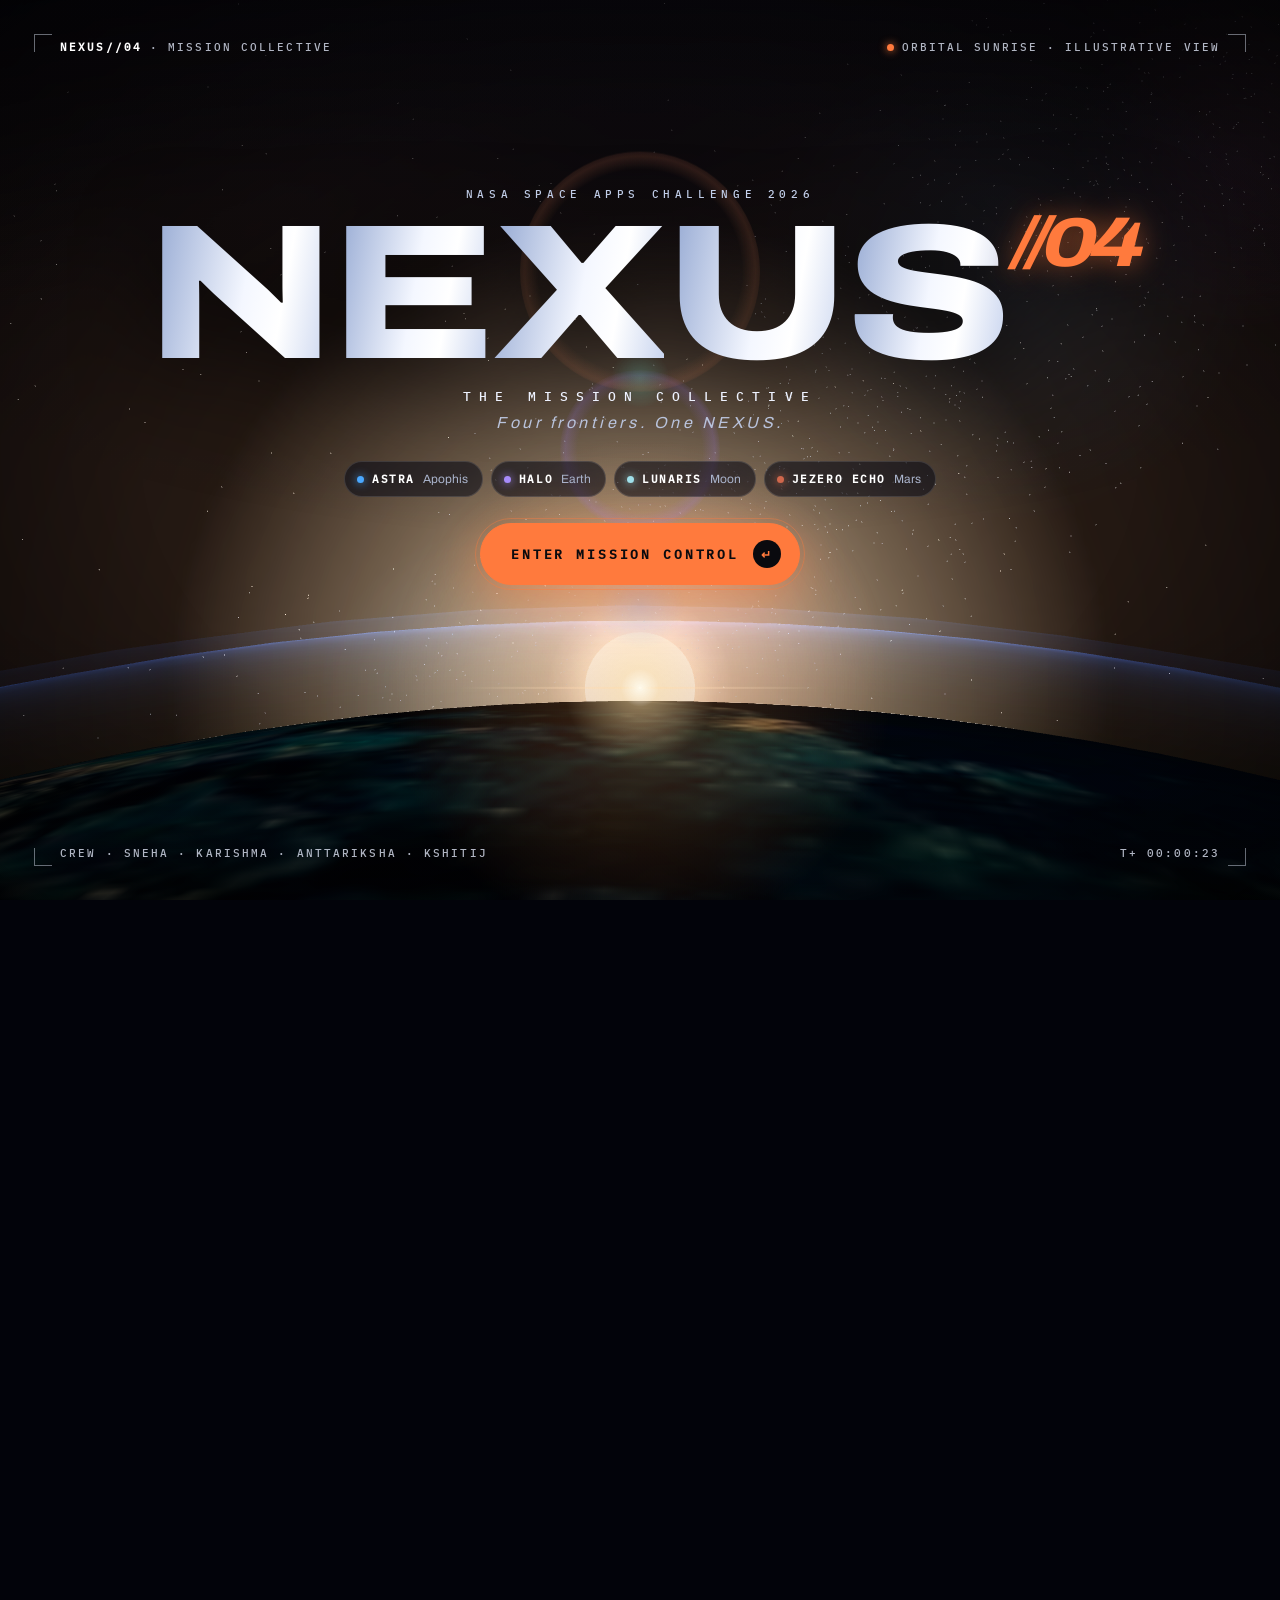
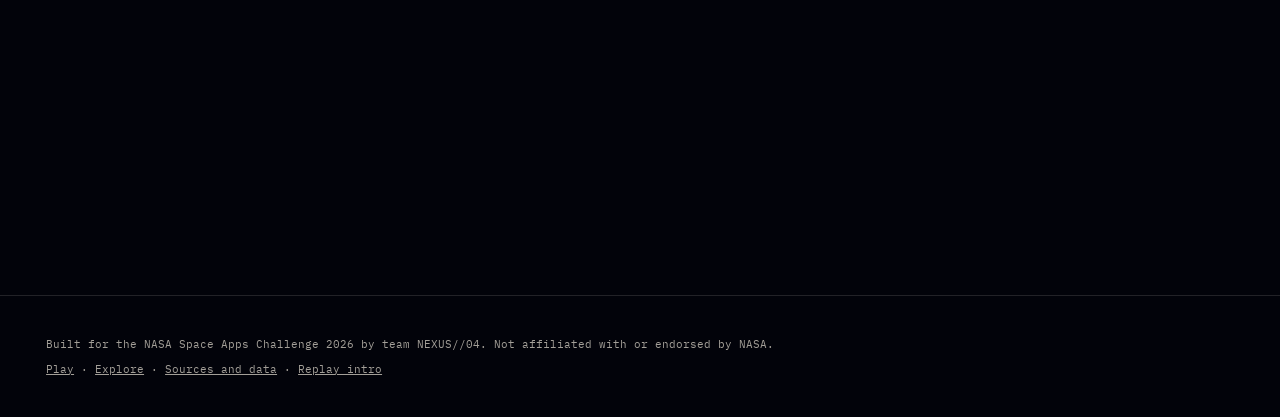
==== index.html @ 546b8b0c "Refine Nova’s accretion flyby and spiral galaxy from new clips" ====
<!DOCTYPE html>
<html lang="en">
<head>
<meta charset="utf-8">
<meta name="viewport" content="width=device-width, initial-scale=1">
<title>NEXUS//04 | The Mission Collective</title>
<link rel="icon" href="favicon.svg" type="image/svg+xml">
<meta name="theme-color" content="#02030a">
<meta property="og:type" content="website">
<meta property="og:title" content="NEXUS//04 | The Mission Collective">
<meta property="og:description" content="Four destinations. Four unanswered questions. Your mission is to bring back evidence.">
<meta property="og:image" content="https://kshitij7737.github.io/astra-nexus/og.jpg">
<meta name="twitter:card" content="summary_large_image">
<meta name="description" content="Four worlds, one team. Build a spacecraft, launch it, run the mission and bring the science home. A NASA Space Apps Challenge 2026 project built on NASA sources.">
<link rel="stylesheet" href="css/status.css">
<link rel="preload" href="fonts/archivo.woff2" as="font" type="font/woff2" crossorigin>
<link rel="stylesheet" href="css/nexus.css">
<link rel="stylesheet" href="css/landing.css?v=6">
<link rel="stylesheet" href="css/navigation.css?v=2">
</head>
<body class="lx">
<noscript><style>.lx-hero{background:url(textures/cosmic/earth-globe.webp) 93% 40% / min(57vw,700px) auto no-repeat}.lx-static-note{display:block}</style></noscript>
<noscript><p style="padding:24px;font:16px sans-serif;color:#fff;background:#111">NEXUS//04 needs JavaScript switched on to run.</p></noscript>
<div id="lx-sky" aria-hidden="true"></div>

<div class="lx-intro" id="lx-intro" role="dialog" aria-label="Welcome">
  <div class="lx-flare" id="lx-flare" aria-hidden="true"><i class="lx-flare__sun" data-k="0"></i><i data-k="0.35"></i><i data-k="0.62"></i><i data-k="1"></i><i data-k="1.3"></i><i data-k="1.75"></i></div>
  <div class="lx-hud" aria-hidden="true">
    <span class="lx-hud__c lx-hud__c--tl"></span><span class="lx-hud__c lx-hud__c--tr"></span><span class="lx-hud__c lx-hud__c--bl"></span><span class="lx-hud__c lx-hud__c--br"></span>
    <p class="lx-hud__tl"><b>NEXUS//04</b> · Mission collective</p>
    <p class="lx-hud__tr"><i class="lx-live"></i> Orbital sunrise · illustrative view</p>
    <p class="lx-hud__bl">Crew · Sneha · Karishma · Anttariksha · Kshitij</p>
    <p class="lx-hud__br" id="lx-clock">T+ 00:00:00</p>
  </div>
  <div class="lx-intro__in">
    <p class="lx-intro__k">NASA Space Apps Challenge 2026</p>
    <h1 class="lx-logo" aria-label="NEXUS//04"><span>N</span><span>E</span><span>X</span><span>U</span><span>S</span><em>//04</em></h1>
    <p class="lx-intro__t">The Mission Collective</p>
    <p class="lx-intro__s">Four frontiers. One NEXUS.</p>
    <ul class="lx-intro__m" aria-label="The four missions">
      <li style="--c:#4aa8ff"><b>ASTRA</b><span>Apophis</span></li>
      <li style="--c:#a78bfa"><b>HALO</b><span>Earth</span></li>
      <li style="--c:#9fe0ea"><b>LUNARIS</b><span>Moon</span></li>
      <li style="--c:#d0674c"><b>JEZERO ECHO</b><span>Mars</span></li>
    </ul>
    <button class="lx-enter" id="lx-enter"><span>Enter mission control</span><kbd>↵</kbd></button>
  </div>
</div>

<header class="nx-top lx-top">
  <a class="nx-brand" href="#top"><svg viewBox="0 0 32 32" width="26" height="26" aria-hidden="true"><circle cx="16" cy="16" r="5" fill="currentColor"/><ellipse cx="16" cy="16" rx="14" ry="5" fill="none" stroke="currentColor" stroke-width="1.5" transform="rotate(-24 16 16)"/><ellipse cx="16" cy="16" rx="14" ry="5" fill="none" stroke="currentColor" stroke-width="1" opacity=".5" transform="rotate(30 16 16)"/></svg><span><b>NEXUS//04</b><small>The mission collective</small></span></a>
  <nav class="lx-nav" aria-label="Main">
    <a href="#ch-astra">The route</a><a href="#dash">Missions</a><a href="#how">How it works</a><a href="#archive">Archive</a><a href="#judges">For judges</a><a href="cosmic.html?v=14#chapters">Cosmic Explorer</a><a href="sources.html">Sources</a>
  </nav>
  <a class="nx-pill lx-play" href="play.html">Play</a>
</header>

<main id="top">
  <section class="lx-hero" data-focus="sun">
    <div class="lx-hero__copy">
      <h2>Four destinations.<br>Four unanswered questions.</h2>
      <p class="lx-lede">Your mission is to bring back evidence.</p>
      <div class="lx-row"><a class="lx-btn lx-btn--go" href="#dash">Enter mission control</a><a class="lx-btn" href="#ch-astra">Follow the route</a><a class="lx-btn" href="cosmic.html?v=14#chapters">Explore the universe</a></div>
    </div>
    <ul class="lx-bodies" aria-label="Choose a world"></ul>
    <p class="lx-scale lx-sky-note">Solar System illustration. Planet sizes and distances are adjusted for readability. Select a mission world to preview it.</p>
    <p class="lx-scale lx-static-note">Earth illustration using NASA Blue Marble and Black Marble maps.</p>
    <div class="lx-scrollcue">Scroll</div>
  </section>

  <div id="missions"></div>

  <section class="lx-how" id="how" data-focus="sun">
    <p class="lx-k">How it works</p>
    <h2>Five steps. One mission at a time.</h2>
    <ol class="lx-steps">
      <li><b>01 Brief</b><p>Mission control (VEGA) explains the target and what counts as success.</p></li>
      <li><b>02 Build</b><p>Pick arrays, battery, radio, recorder, instruments, propellant and rocket. Live checks show what will break.</p></li>
      <li><b>03 Launch</b><p>Poll every station: go or no-go. Overload the rocket and it can fail. Too little propellant and you fly straight past your target.</p></li>
      <li><b>04 Operate</b><p>Survive eclipses, juggle a full recorder and beat the clock on master alarms. Every blackout damages the spacecraft. Too much damage and you lose it.</p></li>
      <li><b>05 Debrief</b><p>Success or failure, a grade, a mission patch, real NASA comparisons, achievements and discoveries for your archive.</p></li>
    </ol>
    <div class="lx-math">
      <p class="lx-k">The physics underneath</p>
      <ul>
        <li><code>T = 2π √(a³/μ)</code> orbital period</li>
        <li><code>asin(R/a)/π</code> eclipse fraction for a circular orbit crossing the center of the shadow</li>
        <li><code>P = rating × 0.8 ÷ d²</code> solar-array power model with distance in AU</li>
        <li><code>Δv = Isp g₀ ln(m_wet/m_dry)</code> ideal change in velocity from a burn</li>
        <li><code>D = rate × 0.8 × contact time</code> downlinked data with 80% efficiency</li>
      </ul>
    </div>
  </section>

  <section class="lx-cosmic" aria-labelledby="lx-cosmic-title">
    <img src="textures/cosmic/carina.webp" width="1500" height="869" loading="lazy" decoding="async" alt="">
    <div class="lx-cosmic__copy">
      <h2 id="lx-cosmic-title">Cosmic Explorer</h2>
      <p>See where stars form, bend light around a galaxy, and travel from Earth to the edge of the observable universe.</p>
      <a class="lx-btn lx-btn--go" href="cosmic.html?v=14#chapters">Explore the universe <span aria-hidden="true">↗</span></a>
    </div>
    <a class="lx-cosmic__credit" href="https://science.nasa.gov/asset/webb/cosmic-cliffs-in-the-carina-nebula-nircam-image/" target="_blank" rel="noopener">Cosmic Cliffs · NASA, ESA, CSA, STScI</a>
  </section>

  <section class="lx-archive" id="archive" data-focus="sun">
    <p class="lx-k">Discovery archive</p>
    <h2>What you have brought home.</h2>
    <p class="lx-lede">Finish objectives to unlock real findings from NASA missions. Progress is saved in this browser only.</p>
    <ul class="lx-stats" id="lx-stats"></ul>
    <div class="lx-achs" id="lx-ach"></div>
    <div class="lx-arch" id="lx-arch"></div>
    <div class="lx-arch" hidden><div class="lx-arch__m"><h3>Cosmic Explorer discoveries</h3><ul id="lx-cosmic-archive"></ul></div></div>
  </section>

  <section class="lx-judges" id="judges" data-focus="sun">
    <p class="lx-k">For judges</p>
    <h2>What NEXUS//04 is.</h2>
    <div class="lx-jgrid">
      <article><h3>The problem</h3><p>Space missions are trade-offs: power against mass, data against bandwidth, ambition against propellant. Most people never see those trade-offs. They only see the pictures that come back.</p></article>
      <article><h3>Our solution</h3><p>A browser game where you make those trade-offs yourself on four real targets: asteroid Apophis, the Moon's south pole, Earth's atmosphere and Jezero crater on Mars. The simulation uses standard orbital, power and link formulas, and shows the maths.</p></article>
      <article><h3>NASA data and sources</h3><p>Mission facts, instruments and reference values come from NASA, JPL, USGS, NOAA and instrument-team pages. Earth's coastlines come from Natural Earth. Every source is listed on the <a href="sources.html">sources page</a>.</p></article>
      <article><h3>What is real, what is game</h3><p>Values are labelled. <b>NASA fact</b> means published. <b>Team</b> means our research documents. <b>Conceptual</b> means chosen for gameplay. Earth, Moon and Mars use real global maps; Apophis is illustrative because no close-up map exists yet. ASTRA's early arrival at Apophis is a "what if". Launch odds and spacecraft faults are game mechanics, modelled on the kinds of failure real missions face.</p></article>
    </div>
    <h3 class="lx-teamh" id="team">Team NEXUS//04</h3>
    <ul class="lx-team">
      <li>
        <b>Sneha</b><span>ASTRA (Apophis) research · opening experience and navigation</span>
        <p class="lx-team-web"><strong>Website planning</strong> Apophis digital twin and flyby views</p>
      </li>
      <li>
        <b>Karishma</b><span>LUNARIS (Moon) research · integration and quality assurance</span>
        <p class="lx-team-web"><strong>Website planning</strong> Lunar terrain explorer and instrument cards</p>
      </li>
      <li>
        <b>Kshitij</b><span>HALO (Earth atmosphere) research · mission worlds and spacecraft</span>
        <p class="lx-team-web"><strong>Lead website development</strong> Mission gameplay, 3D spacecraft, Cosmic Explorer and deployment</p>
      </li>
      <li>
        <b>Anttariksha</b><span>JEZERO ECHO (Mars) research · mission control and challenges</span>
        <p class="lx-team-web"><strong>Website planning</strong> Jezero explorer and orbit dashboard</p>
      </li>
    </ul>
  </section>
</main>
<footer class="lx-foot">
  <p>Built for the NASA Space Apps Challenge 2026 by team NEXUS//04. Not affiliated with or endorsed by NASA.</p>
  <p><a href="play.html">Play</a> · <a href="explore.html">Explore</a> · <a href="sources.html">Sources and data</a> · <button class="lx-linkbtn" id="lx-replay">Replay intro</button></p>
</footer>
<script type="module" src="js/landing.js?v=6"></script>
</body>
</html>
---- css/status.css ----
/* Mission status panel (js/status.js) and shared polish: page transitions, pressed states */
@view-transition { navigation: auto; }
::view-transition-old(root), ::view-transition-new(root) { animation-duration: .35s; }
.nx-status { --st-acc: #62c9be; position: fixed; left: 16px; bottom: 16px; z-index: 40; font: 13px/1.4 'NX Display', 'ASTRA Display', 'Helvetica Neue', Arial, sans-serif; color: #f2efe9; }
.nx-status__pill { display: flex; align-items: center; gap: 9px; padding: 9px 14px; border-radius: 999px; border: 1px solid rgba(98,201,190,.35); background: rgba(6,10,18,.78); backdrop-filter: blur(10px); color: inherit; cursor: pointer;
  font: 500 10.5px 'NX Mono', 'ASTRA Mono', ui-monospace, monospace; letter-spacing: .14em; text-transform: uppercase; transition: border-color .25s, transform .25s, background .25s; }
.nx-status__pill:hover, .nx-status__pill:focus-visible { border-color: var(--st-acc); transform: translateY(-1px); outline: none; }
.nx-status__pill:active { transform: translateY(1px) scale(.98); }
.nx-status__sys { color: var(--st-acc); } .nx-status__sum { color: #c9d3e6; }
.nx-dot { width: 7px; height: 7px; border-radius: 50%; background: var(--st-acc); box-shadow: 0 0 0 0 rgba(98,201,190,.6); animation: nx-pulse 2.2s infinite; }
@keyframes nx-pulse { 0% { box-shadow: 0 0 0 0 rgba(98,201,190,.55); } 70% { box-shadow: 0 0 0 8px rgba(98,201,190,0); } 100% { box-shadow: 0 0 0 0 rgba(98,201,190,0); } }
.nx-status__panel { position: absolute; left: 0; bottom: calc(100% + 10px); width: min(360px, calc(100vw - 32px)); max-height: min(70vh, 560px); overflow: auto; padding: 14px; border-radius: 16px;
  background: rgba(8,12,22,.92); border: 1px solid rgba(255,255,255,.12); backdrop-filter: blur(14px); box-shadow: 0 24px 60px rgba(0,0,0,.55); animation: nx-in .25s ease both; }
@keyframes nx-in { from { opacity: 0; transform: translateY(8px); } }
.nx-status__tabs { display: flex; gap: 4px; margin-bottom: 12px; padding: 3px; border-radius: 999px; background: rgba(255,255,255,.05); }
.nx-status__tabs button { flex: 1; padding: 7px 8px; border: 0; border-radius: 999px; background: none; color: #aab4c8; cursor: pointer; font: 500 10.5px 'NX Mono', 'ASTRA Mono', monospace; letter-spacing: .1em; text-transform: uppercase; }
.nx-status__tabs button[aria-selected="true"] { background: rgba(98,201,190,.16); color: #fff; }
.nx-kv { margin: 0 0 12px; display: grid; gap: 8px; } .nx-kv div { display: grid; grid-template-columns: 110px 1fr; gap: 8px; align-items: center; }
.nx-kv dt { font: 10.5px 'NX Mono', 'ASTRA Mono', monospace; letter-spacing: .1em; text-transform: uppercase; color: #8f9ab0; } .nx-kv dd { margin: 0; }
.nx-bar { display: inline-block; width: 90px; height: 5px; border-radius: 3px; background: rgba(255,255,255,.1); overflow: hidden; vertical-align: middle; }
.nx-bar i { display: block; height: 100%; background: linear-gradient(90deg, #62c9be, #9fe0ea); border-radius: inherit; transition: width .6s; }
.nx-stages { list-style: none; margin: 0 0 12px; padding: 0; display: flex; gap: 4px; }
.nx-stages li { flex: 1; text-align: center; padding: 6px 2px; border-radius: 8px; font: 9.5px 'NX Mono', 'ASTRA Mono', monospace; letter-spacing: .06em; text-transform: uppercase; color: #6f7a8e; background: rgba(255,255,255,.04); border: 1px solid transparent; }
.nx-stages li.done { color: #0a1a18; background: #62c9be; } .nx-stages li.done::before { content: '✓ '; }
.nx-stages li.now { color: #fff; border-color: #62c9be; }
.nx-missions { list-style: none; margin: 0 0 10px; padding: 0; display: grid; gap: 6px; }
.nx-missions li { display: grid; grid-template-columns: 1fr 90px 52px; align-items: center; gap: 8px; font-size: 12px; } .nx-missions b { color: var(--c); font-weight: 600; letter-spacing: .04em; }
.nx-missions .nx-bar i { background: var(--c); } .nx-missions small { color: #8f9ab0; font-size: 11px; text-align: right; }
.nx-last { margin: 0 0 10px; font-size: 12.5px; color: #c9d3e6; }
.nx-go { display: block; text-align: center; padding: 10px; border-radius: 999px; background: #62c9be; color: #061210; text-decoration: none; font: 600 11px 'NX Mono', 'ASTRA Mono', monospace; letter-spacing: .14em; text-transform: uppercase; transition: transform .2s, filter .2s; }
.nx-go:hover { filter: brightness(1.1); transform: translateY(-1px); } .nx-go:active { transform: translateY(1px); }
.nx-log { list-style: none; margin: 0; padding: 0; display: grid; gap: 7px; font-size: 12.5px; }
.nx-log time { font: 10.5px 'NX Mono', 'ASTRA Mono', monospace; color: #8f9ab0; margin-right: 6px; } .nx-log span { font-weight: 600; margin-right: 4px; }
.nx-empty, .nx-vega { color: #aab4c8; font-size: 12.5px; margin: 0 0 8px; }
.nx-faq { border-top: 1px solid rgba(255,255,255,.08); padding: 8px 0; } .nx-faq summary { cursor: pointer; font-weight: 600; font-size: 13px; }
.nx-faq p { margin: 6px 0 0; color: #c9d3e6; font-size: 12.5px; }
.nx-status__foot { display: flex; align-items: center; gap: 10px; margin-top: 12px; padding-top: 10px; border-top: 1px solid rgba(255,255,255,.08); font-size: 12px; }
.nx-status__foot input[type=range] { flex: 1; accent-color: #62c9be; }
.nx-sound { display: flex; gap: 6px; align-items: center; cursor: pointer; } .nx-sound input { accent-color: #62c9be; }
.nx-status__note { margin: 8px 0 0; font-size: 10.5px; color: #7d889c; }
.lx-locked .nx-status { opacity: 0; pointer-events: none; }
@media (max-width: 640px) { .nx-status { left: 10px; bottom: 10px; } .nx-status__sum { display: none; } }
@media (prefers-reduced-motion: reduce) { .nx-dot, .nx-status__panel { animation: none; } }
---- css/nexus.css ----
/* NEXUS//04 shared tokens and chrome */
@font-face { font-family: 'NX Display'; src: url('../fonts/archivo.woff2') format('woff2'); font-weight: 100 900; font-stretch: 62% 125%; font-display: swap; }
@font-face { font-family: 'NX Mono'; src: url('../fonts/plex-mono-400.woff2') format('woff2'); font-weight: 400; font-display: swap; }
@font-face { font-family: 'NX Mono'; src: url('../fonts/plex-mono-500.woff2') format('woff2'); font-weight: 500; font-display: swap; }
:root {
  --bg: #04050a; --ink: #f2efe9; --muted: #a39f98; --line: rgba(242, 239, 233, .13); --card: rgba(12, 13, 20, .72);
  --acc: #ff7a3d; --ok: #6fffd0; --warn: #ffb35c; --bad: #ff6b6b;
  --display: 'NX Display', 'Helvetica Neue', Arial, sans-serif; --mono: 'NX Mono', ui-monospace, Menlo, monospace;
  --pad: clamp(16px, 3.6vw, 56px);
}
* { box-sizing: border-box; }
html, body { margin: 0; background: var(--bg); color: var(--ink); font: 16px/1.5 var(--display); -webkit-font-smoothing: antialiased; }
a { color: inherit; }
button { font: inherit; color: inherit; cursor: pointer; }
:focus-visible { outline: 2px solid var(--acc); outline-offset: 3px; border-radius: 6px; }
[hidden] { display: none !important; }
.nx-top { position: fixed; z-index: 20; top: 0; left: 0; right: 0; display: flex; align-items: center; gap: 22px; padding: 14px var(--pad); background: linear-gradient(#04050af0, #04050a00); }
.nx-brand { display: flex; align-items: center; gap: 10px; text-decoration: none; color: var(--acc); }
.nx-brand span { display: grid; line-height: 1.1; color: var(--ink); }
.nx-brand b { font-weight: 800; font-stretch: 125%; letter-spacing: .1em; font-size: 15px; }
.nx-brand small { font: 9px var(--mono); letter-spacing: .22em; text-transform: uppercase; color: var(--muted); }
.nx-pill { font: 500 11px var(--mono); letter-spacing: .14em; text-transform: uppercase; padding: 8px 12px; border: 1px solid var(--line); border-radius: 999px; background: transparent; color: var(--muted); text-decoration: none; white-space: nowrap; }
.nx-pill:hover { color: var(--ink); border-color: var(--acc); }
@media (prefers-reduced-motion: reduce) { *, *::before, *::after { animation: none !important; transition: none !important; scroll-behavior: auto !important; } }

/* imagery loading bar */
html::before { content: ''; position: fixed; z-index: 100; left: 0; top: 0; height: 3px; width: calc(var(--load, 0) * 100%); background: linear-gradient(90deg, #4aa8ff, #a78bfa, #d0674c); opacity: 0; transition: width .3s, opacity .5s; pointer-events: none; }
html.nx-loading::before { opacity: 1; }
html.nx-loading::after { content: 'Loading imagery…'; position: fixed; z-index: 100; right: 12px; top: 8px; font: 10px var(--mono, monospace); letter-spacing: .12em; text-transform: uppercase; color: rgba(242,239,233,.7); pointer-events: none; }
:focus-visible { outline: 2px solid var(--acc, #4aa8ff); outline-offset: 2px; }
---- css/landing.css ----
/* NEXUS//04 landing */
.lx { background: #02030a; overflow-x: hidden; }
.lx-locked, .lx-briefing { overflow: hidden; }
#lx-sky { position: fixed; inset: 0; z-index: 0; }
#lx-sky canvas { display: block; width: 100%; height: 100%; }
.lx-no3d #lx-sky { background: radial-gradient(75% 65% at 80% 40%, #152337, transparent 78%), #02030a; }
.lx-no3d .lx-hero { background: url(../textures/cosmic/earth-globe.webp) 93% 40% / min(57vw, 700px) auto no-repeat; }
.lx-static-note, .lx-no3d .lx-sky-note { display: none; }
.lx-no3d .lx-static-note { display: block; }
@media(max-width:720px) { .lx-no3d .lx-hero { background-position: 90% 40%; background-size: 76vw; } }
.lx main, .lx-foot { position: relative; z-index: 2; }
.lx-top { justify-content: space-between; }
.lx-nav { display: flex; gap: 20px; } .lx-nav a { font: 500 11px var(--mono); letter-spacing: .16em; text-transform: uppercase; color: var(--muted); text-decoration: none; } .lx-nav a:hover { color: var(--ink); }
.lx-play { color: #0a0a0e; background: var(--acc); border-color: var(--acc); }

/* intro: cinematic orbital sunrise rendered by the 3D sky behind this layer */
.lx-intro { position: fixed; inset: 0; z-index: 50; display: grid; place-items: center; overflow: hidden;
  background: radial-gradient(120% 70% at 50% 18%, rgba(2,3,10,.55), transparent 60%), linear-gradient(180deg, rgba(2,3,10,.65) 0%, rgba(2,3,10,0) 34%, rgba(2,3,10,0) 70%, rgba(2,3,10,.35) 100%);
  transition: opacity .5s ease, transform .55s cubic-bezier(.2,.7,.2,1); }
.lx-intro::after { content: ''; position: absolute; inset: 0; pointer-events: none; background: radial-gradient(ellipse at center, transparent 55%, rgba(0,0,0,.55) 100%); }
.lx-intro.is-out { opacity: 0; transform: scale(1.035); pointer-events: none; }
.lx-intro__in { position: relative; z-index: 2; text-align: center; padding: 20px; margin-top: -14vh; }
.lx-intro__k { font: 500 11px var(--mono); letter-spacing: .42em; text-transform: uppercase; color: #c9d6f2; animation: lx-up 1.2s .3s both; margin: 0; }
.lx-logo { position: relative; margin: 14px 0 8px; font-weight: 800; font-stretch: 125%; font-size: clamp(70px, 15vw, 236px); line-height: .82; letter-spacing: -.03em; white-space: nowrap; filter: drop-shadow(0 10px 40px rgba(0,0,0,.6)); }
.lx-logo span { display: inline-block; animation: lx-drop 1.3s cubic-bezier(.2,.8,.2,1) both;
  background: linear-gradient(100deg, #8ea3cf 0%, #f4f7ff 22%, #ffffff 30%, #b9c8ea 45%, #eef2ff 62%, #ffd9b0 78%, #9fb4e0 100%); background-size: 260% 100%;
  -webkit-background-clip: text; background-clip: text; color: transparent; }
.lx-logo span { animation: lx-drop 1.3s cubic-bezier(.2,.8,.2,1) both, lx-sheen 7s 1.6s ease-in-out infinite; }
.lx-logo span:nth-child(2) { animation-delay: .1s, 1.7s; } .lx-logo span:nth-child(3) { animation-delay: .2s, 1.8s; } .lx-logo span:nth-child(4) { animation-delay: .3s, 1.9s; } .lx-logo span:nth-child(5) { animation-delay: .4s, 2s; }
.lx-logo em { font-style: italic; font-size: .36em; color: #ff7a3d; vertical-align: top; display: inline-block; margin-left: .04em; text-shadow: 0 0 28px rgba(255,122,61,.55); animation: lx-up 1.2s .9s both; }
.lx-intro__t { font: 500 13px var(--mono); letter-spacing: .62em; text-transform: uppercase; margin: 16px 0 6px; color: #eef2ff; animation: lx-up 1.2s 1s both; }
.lx-intro__s { font-style: italic; color: #b9c3dc; letter-spacing: .22em; margin: 0; animation: lx-up 1.2s 1.15s both; }
.lx-intro__m { list-style: none; display: flex; flex-wrap: wrap; justify-content: center; gap: 8px; margin: 26px auto 0; padding: 0; max-width: 720px; }
.lx-intro__m li { display: flex; align-items: baseline; gap: 8px; padding: 8px 14px 8px 12px; border-radius: 999px; background: rgba(6,9,20,.55); border: 1px solid rgba(255,255,255,.12); backdrop-filter: blur(8px); animation: lx-up 1s both; }
.lx-intro__m li:nth-child(1) { animation-delay: 1.3s; } .lx-intro__m li:nth-child(2) { animation-delay: 1.4s; } .lx-intro__m li:nth-child(3) { animation-delay: 1.5s; } .lx-intro__m li:nth-child(4) { animation-delay: 1.6s; }
.lx-intro__m li::before { content: ''; width: 7px; height: 7px; border-radius: 50%; background: var(--c); box-shadow: 0 0 10px var(--c); align-self: center; }
.lx-intro__m b { font: 600 11px var(--mono); letter-spacing: .14em; color: #fff; } .lx-intro__m span { font-size: 12px; color: #aab4cc; }
.lx-enter { position: relative; margin-top: 28px; display: inline-flex; align-items: center; gap: 14px; font: 600 13px var(--mono); letter-spacing: .22em; text-transform: uppercase; padding: 16px 18px 16px 30px; border-radius: 999px; border: 1px solid #ff7a3d;
  background: linear-gradient(180deg, rgba(255,122,61,.22), rgba(255,122,61,.06)); color: #fff; cursor: pointer; animation: lx-up 1.2s 1.8s both; transition: background .3s, color .3s, box-shadow .3s, transform .3s;
  box-shadow: 0 0 0 0 rgba(255,122,61,.5), 0 10px 40px rgba(255,122,61,.25); }
.lx-enter::before { content: ''; position: absolute; inset: -6px; border-radius: inherit; border: 1px solid rgba(255,122,61,.4); animation: lx-ping 2.4s 3s infinite; }
.lx-enter kbd { font: 600 12px var(--mono); display: grid; place-items: center; width: 28px; height: 28px; border-radius: 50%; background: #ff7a3d; color: #0a0a0e; }
.lx-enter:hover, .lx-enter:focus-visible { background: #ff7a3d; color: #0a0a0e; transform: translateY(-2px); box-shadow: 0 14px 50px rgba(255,122,61,.45); outline: none; }
.lx-enter:hover kbd, .lx-enter:focus-visible kbd { background: #0a0a0e; color: #ff7a3d; }
/* HUD */
.lx-hud { position: absolute; inset: clamp(14px, 3vw, 34px); z-index: 2; pointer-events: none; animation: lx-fade 2s .6s both; }
.lx-hud p { position: absolute; margin: 0; font: 500 10.5px var(--mono); letter-spacing: .2em; text-transform: uppercase; color: rgba(225,232,248,.78); display: flex; align-items: center; gap: 8px; }
.lx-hud b { color: #fff; font-weight: 600; }
.lx-hud__tl { left: 26px; top: 6px; } .lx-hud__tr { right: 26px; top: 6px; } .lx-hud__bl { left: 26px; bottom: 6px; } .lx-hud__br { right: 26px; bottom: 6px; font-variant-numeric: tabular-nums; }
.lx-hud__c { position: absolute; width: 18px; height: 18px; border: 1px solid rgba(225,232,248,.45); }
.lx-hud__c--tl { left: 0; top: 0; border-right: 0; border-bottom: 0; } .lx-hud__c--tr { right: 0; top: 0; border-left: 0; border-bottom: 0; }
.lx-hud__c--bl { left: 0; bottom: 0; border-right: 0; border-top: 0; } .lx-hud__c--br { right: 0; bottom: 0; border-left: 0; border-top: 0; }
.lx-live { width: 7px; height: 7px; border-radius: 50%; background: #ff7a3d; box-shadow: 0 0 8px #ff7a3d; animation: lx-blink 1.6s infinite; }
/* lens flare: positioned each frame from the Sun's screen position */
.lx-flare { position: absolute; inset: 0; z-index: 1; pointer-events: none; opacity: calc(var(--fl, 0)); mix-blend-mode: screen; }
.lx-flare i { position: absolute; left: 0; top: 0; border-radius: 50%; will-change: transform; }
.lx-flare__sun { width: 70vmax; height: 70vmax; background: radial-gradient(circle, rgba(255,250,235,.95) 0, rgba(255,214,150,.55) 3%, rgba(255,150,70,.18) 12%, rgba(255,120,60,0) 40%),
  linear-gradient(90deg, transparent 0, rgba(255,220,180,.0) 30%, rgba(255,230,200,.55) 49.6%, rgba(255,255,255,.9) 50%, rgba(255,230,200,.55) 50.4%, rgba(255,220,180,0) 70%, transparent 100%) center / 100% 2px no-repeat; }
.lx-flare i:nth-child(2) { width: 90px; height: 90px; background: radial-gradient(circle, rgba(120,170,255,.25), rgba(120,170,255,0) 70%); }
.lx-flare i:nth-child(3) { width: 34px; height: 34px; background: radial-gradient(circle, rgba(255,190,120,.45), rgba(255,190,120,0) 70%); }
.lx-flare i:nth-child(4) { width: 160px; height: 160px; background: radial-gradient(circle, rgba(160,120,255,0) 55%, rgba(160,120,255,.18) 66%, rgba(160,120,255,0) 72%); }
.lx-flare i:nth-child(5) { width: 60px; height: 60px; background: radial-gradient(circle, rgba(110,220,200,.3), rgba(110,220,200,0) 70%); }
.lx-flare i:nth-child(6) { width: 240px; height: 240px; background: radial-gradient(circle, rgba(255,140,90,0) 60%, rgba(255,140,90,.14) 68%, rgba(255,140,90,0) 76%); }
@keyframes lx-drop { from { opacity: 0; transform: translateY(-35px) scale(1.12); } }
@keyframes lx-up { from { opacity: 0; transform: translateY(16px); } }
@keyframes lx-fade { from { opacity: 0; } }
@keyframes lx-sheen { 0%, 100% { background-position: 0% 0; } 50% { background-position: 100% 0; } }
@keyframes lx-ping { 0% { opacity: .9; transform: scale(1); } 100% { opacity: 0; transform: scale(1.25); } }
@keyframes lx-blink { 50% { opacity: .25; } }
@media (max-width: 640px) {
  .lx-intro__in { margin-top: -18vh; } .lx-intro__t { letter-spacing: .4em; font-size: 11px; }
  .lx-hud p { font-size: 9px; letter-spacing: .14em; } .lx-hud .lx-hud__tr, .lx-hud .lx-hud__bl { display: none; }
  .lx-intro__m { gap: 6px; } .lx-intro__m li { padding: 6px 10px; } .lx-intro__m span { display: none; }
}
@media (prefers-reduced-motion: reduce) { .lx-intro *, .lx-intro *::before { animation: none !important; } }

/* type */
.lx-k { font: 500 11px var(--mono); letter-spacing: .24em; text-transform: uppercase; color: var(--acc); margin: 0 0 14px; display: flex; gap: 12px; align-items: center; }
.lx-k::before { content: ''; width: 28px; height: 1px; background: currentColor; }
.lx h2 { font-weight: 800; font-stretch: 115%; text-transform: uppercase; font-size: clamp(36px, 5vw, 78px); line-height: .95; margin: 0 0 18px; text-wrap: balance; }
.lx-lede { font-size: clamp(16px, 1.3vw, 19px); color: #d8d4cc; max-width: 54ch; }
.lx-rule { color: #d8d4cc; }
.lx-row { display: flex; flex-wrap: wrap; gap: 10px; margin-top: 20px; }
.lx-btn { font: 600 12px var(--mono); letter-spacing: .14em; text-transform: uppercase; padding: 13px 20px; border-radius: 999px; border: 1px solid var(--line); background: rgba(8,9,14,.6); color: var(--ink); text-decoration: none; transition: border-color .25s, transform .25s; }
.lx-btn:hover { border-color: var(--acc); transform: translateY(-1px); }
.lx-btn--go { background: var(--acc); color: #0a0a0e; border-color: var(--acc); }
.lx-src { font: 10px var(--mono); color: var(--acc); }

/* hero */
.lx-hero { min-height: 100vh; padding: 130px var(--pad) 60px; display: grid; grid-template-rows: 1fr auto; position: relative; }
.lx-hero__copy { max-width: 640px; align-self: center; }
.lx-bodies { list-style: none; padding: 0; margin: 0; display: flex; flex-wrap: wrap; gap: clamp(16px, 3vw, 46px); }
.lx-bodies a { display: grid; text-decoration: none; color: var(--ink); }
.lx-bodies span { font-weight: 300; font-size: clamp(26px, 2.6vw, 40px); line-height: 1; color: var(--acc); }
.lx-bodies b { font-weight: 800; font-stretch: 112%; letter-spacing: .02em; } .lx-bodies em { font: 10px var(--mono); font-style: normal; color: var(--muted); text-transform: uppercase; letter-spacing: .16em; }
.lx-scale { font: 10px var(--mono); color: var(--muted); margin: 14px 0 0; }
.lx-scrollcue { position: absolute; right: var(--pad); bottom: 40px; font: 10px var(--mono); letter-spacing: .3em; text-transform: uppercase; color: var(--muted); writing-mode: vertical-rl; }
.lx-scrollcue::after { content: ''; display: block; width: 1px; height: 50px; margin: 12px auto 0; background: linear-gradient(var(--muted), transparent); animation: lx-up 2s infinite; }

/* chapters */
.lx-ch { min-height: 120vh; padding: 20vh var(--pad); position: relative; display: grid; align-content: center; }
.lx-ch__copy { max-width: 560px; padding: 26px; border-radius: 18px; background: linear-gradient(120deg, rgba(4,5,10,.82), rgba(4,5,10,.35)); backdrop-filter: blur(4px); border-left: 3px solid var(--acc); position: relative; z-index: 2; }
.lx-ch__name { font-weight: 800; font-stretch: 115%; font-size: 20px; letter-spacing: .04em; margin: 0 0 10px; color: var(--acc); } .lx-ch__name span { font: 11px var(--mono); color: var(--muted); letter-spacing: .1em; }
.lx-ch h2 { font-size: clamp(30px, 3.8vw, 56px); }
.lx-facts { list-style: none; margin: 0; padding: 0; display: grid; grid-template-columns: repeat(3, 1fr); gap: 10px; }
.lx-facts li { display: grid; gap: 2px; padding: 12px; border-radius: 12px; background: rgba(255,255,255,.04); border: 1px solid var(--line); }
.lx-facts b { font-weight: 800; font-stretch: 110%; font-size: 22px; white-space: nowrap; } .lx-facts .lx-src { overflow-wrap: anywhere; } .lx-facts span { font-size: 12px; color: #cfcbc3; }
.lx-giant { position: absolute; right: var(--pad); bottom: 8vh; margin: 0; font-weight: 800; font-stretch: 125%; text-transform: uppercase; font-size: clamp(64px, 13vw, 210px); line-height: .8; color: transparent; -webkit-text-stroke: 1px rgba(242,239,233,.35); pointer-events: none; }

/* how */
.lx-how, .lx-archive, .lx-judges { padding: 16vh var(--pad); position: relative; background: linear-gradient(rgba(2,3,10,0), rgba(2,3,10,.88) 14%, rgba(2,3,10,.88) 86%, rgba(2,3,10,0)); }
.lx-steps { list-style: none; padding: 0; margin: 26px 0; display: grid; grid-template-columns: repeat(5, 1fr); gap: 12px; }
.lx-steps li { padding: 18px; border-radius: 14px; border: 1px solid var(--line); background: rgba(255,255,255,.03); border-top: 2px solid var(--acc); }
.lx-steps b { font-weight: 800; font-stretch: 112%; text-transform: uppercase; } .lx-steps p { margin: 8px 0 0; font-size: 14px; color: #cfcbc3; }
.lx-math ul { list-style: none; padding: 0; margin: 0; display: grid; grid-template-columns: repeat(auto-fit, minmax(260px, 1fr)); gap: 8px; font-size: 14px; color: #cfcbc3; }
.lx-math code { font: 13px var(--mono); color: var(--ink); background: rgba(255,255,255,.06); padding: 3px 7px; border-radius: 6px; margin-right: 8px; }

/* archive */
.lx-arch { display: grid; grid-template-columns: repeat(4, 1fr); gap: 14px; margin-top: 24px; }
.lx-arch__m { display: grid; gap: 8px; align-content: start; }
.lx-arch__m h3 { margin: 0; font-weight: 800; font-stretch: 112%; color: var(--acc); } .lx-arch__m h3 small { display: block; font: 10px var(--mono); color: var(--muted); font-weight: 400; }
.lx-arch article { padding: 12px; border-radius: 12px; border: 1px dashed var(--line); font-size: 13px; color: var(--muted); }
.lx-arch article.on { border: 1px solid var(--acc); color: #e6e1d8; background: color-mix(in srgb, var(--acc) 10%, transparent); }
.lx-arch article b { display: block; color: var(--ink); } .lx-arch article p { margin: 4px 0 6px; }

/* judges */
.lx-jgrid { display: grid; grid-template-columns: repeat(2, 1fr); gap: 14px; margin-top: 20px; }
.lx-jgrid article { padding: 20px; border-radius: 14px; border: 1px solid var(--line); background: rgba(255,255,255,.03); }
.lx-jgrid h3, .lx-teamh { margin: 0 0 8px; font: 500 11px var(--mono); letter-spacing: .2em; text-transform: uppercase; color: var(--acc); }
.lx-jgrid p { margin: 0; color: #d8d4cc; }
.lx-teamh { margin-top: 30px; scroll-margin-top: 90px; }
.lx-team { list-style: none; padding: 0; margin: 0; display: grid; grid-template-columns: repeat(4, 1fr); gap: 12px; }
.lx-team li { display: grid; padding: 16px; border-radius: 12px; border: 1px solid var(--line); } .lx-team b { font-weight: 800; font-size: 18px; } .lx-team span { font-size: 13px; color: #cfcbc3; }
.lx-team li { grid-template-rows: auto 1fr auto; }
.lx-team-web { margin: 12px 0 0; padding-top: 10px; border-top: 1px solid var(--line); color: #e6e2da; font-size: 13px; line-height: 1.45; }
.lx-team-web strong { display: block; margin-bottom: 2px; color: var(--muted); font-size: 11px; font-weight: 600; }
.lx-foot { padding: 30px var(--pad); font: 11px var(--mono); color: var(--muted); border-top: 1px solid var(--line); background: #02030a; }
.lx-linkbtn { background: none; border: 0; padding: 0; color: inherit; text-decoration: underline; font: inherit; }

@media (max-width: 1000px) {
  .lx-nav { display: none; }
  .lx-steps, .lx-arch, .lx-team { grid-template-columns: 1fr 1fr; }
  .lx-jgrid { grid-template-columns: 1fr; }
}
@media (max-width: 640px) {
  .lx-steps, .lx-arch, .lx-team, .lx-facts { grid-template-columns: 1fr; }
  .lx-ch { min-height: 100vh; padding: 12vh var(--pad); }
  .lx-giant { font-size: 18vw; bottom: 3vh; }
}

.lx-stats { list-style: none; padding: 0; margin: 24px 0 14px; display: grid; grid-template-columns: repeat(4, 1fr); gap: 12px; }
.lx-stats li { display: grid; padding: 14px; border-radius: 12px; border: 1px solid var(--line); background: rgba(255,255,255,.03); }
.lx-stats b { font-weight: 800; font-stretch: 112%; font-size: 30px; line-height: 1; } .lx-stats span { font: 10px var(--mono); text-transform: uppercase; letter-spacing: .14em; color: var(--muted); margin-top: 6px; }
.lx-achs { display: flex; flex-wrap: wrap; gap: 8px; }
.lx-achs span { font: 11px var(--mono); letter-spacing: .08em; padding: 7px 11px; border-radius: 999px; border: 1px dashed var(--line); color: var(--muted); }
.lx-achs span.on { border: 1px solid #ffb35c; color: var(--ink); background: rgba(255,179,92,.1); }
@media (max-width: 640px) { .lx-stats { grid-template-columns: 1fr 1fr; } }
/* lighter headings (redesign brief) */
.lx h2 { font-weight: 650; font-stretch: 104%; text-transform: none; font-size: clamp(32px, 4vw, 60px); line-height: 1.04; letter-spacing: -.02em; }
.lx-steps b { font-weight: 700; text-transform: none; font-stretch: 104%; }
.lx-ch h2 { font-size: clamp(28px, 3vw, 46px); }

/* eight-planet labels */
.lx-plabels { position: fixed; inset: 0; z-index: 1; pointer-events: none; opacity: 0; transition: opacity .6s; }
.lx-plabels.on { opacity: 1; }
.lx-plabels span { position: absolute; left: 0; top: 0; font: 500 10px var(--mono); letter-spacing: .12em; text-transform: uppercase; color: rgba(242,239,233,.8); white-space: nowrap; text-shadow: 0 1px 6px #000; }
/* handoff + dashboard */
.lx-handoff { min-height: 90vh; }
.lx-dash { padding: 16vh var(--pad); position: relative; z-index: 2; background: linear-gradient(rgba(2,3,10,0), rgba(2,3,10,.9) 18%); }
.lx-cards { display: grid; grid-template-columns: repeat(4, 1fr); gap: 14px; margin-top: 24px; }
.lx-card { display: grid; gap: 8px; align-content: start; padding: 20px; border-radius: 16px; border: 1px solid var(--line); border-top: 3px solid var(--acc); background: rgba(10,12,18,.75); backdrop-filter: blur(6px); }
.lx-card h3 { margin: 0; font-weight: 700; font-size: 22px; color: var(--ink); }
.lx-card p { margin: 0; color: #d8d4cc; font-size: 14px; }
.lx-card__k { font: 500 10px var(--mono) !important; letter-spacing: .14em; text-transform: uppercase; color: var(--muted) !important; display: flex; align-items: center; gap: 8px; }
.lx-dot { width: 10px; height: 10px; border-radius: 50%; background: var(--acc); box-shadow: 0 0 0 3px color-mix(in srgb, var(--acc2, var(--acc)) 35%, transparent); }
.lx-card__meta { display: flex; justify-content: space-between; font: 11px var(--mono) !important; color: var(--muted) !important; }
@media (max-width: 1000px) { .lx-cards { grid-template-columns: 1fr 1fr; } }
@media (max-width: 640px) { .lx-cards { grid-template-columns: 1fr; } }

/* keep hero text readable over the orbits */
.lx-hero__copy { position: relative; }
.lx-hero__copy::before { content: ''; position: absolute; inset: -60px -120px -60px -80px; z-index: -1; background: radial-gradient(closest-side, rgba(2,3,10,.82), rgba(2,3,10,0)); pointer-events: none; }

/* ---- locked design handoff: stops, target names, readable sources ---- */
.lx-ch__name { text-transform: uppercase; letter-spacing: .08em; font-size: 15px; }
.lx-sub { margin: 0 0 16px; font-size: clamp(15px, 1.2vw, 18px); color: #d8d4cc; max-width: 46ch; }
.lx-facts li { align-content: start; }
.lx-facts .lx-src { display: block; margin-top: 6px; font: 12px/1.35 var(--sans, inherit); color: #cfe2ff; text-decoration: underline; text-underline-offset: 2px; overflow-wrap: anywhere; }
.lx-facts .lx-src:hover { color: #fff; }
.lx-note { margin: 10px 0 0; font-size: 12.5px; color: var(--muted); max-width: 52ch; }
.lx-target { position: fixed; left: 0; top: 0; z-index: 1; margin: 0; pointer-events: none; font-weight: 700; font-stretch: 112%; font-size: clamp(34px, 5.2vw, 76px); line-height: 1; letter-spacing: .06em; text-transform: uppercase; color: #f2efe9; text-shadow: 0 2px 18px rgba(0,0,0,.85); opacity: 0; transition: opacity .5s; white-space: nowrap; }
.lx-target::after { content: ''; display: block; width: 46px; height: 3px; margin-top: 8px; background: var(--acc); border-radius: 2px; }
.lx-target.on { opacity: 1; }
.lx-marklbl { position: fixed; left: 0; top: 0; z-index: 1; margin: 0; pointer-events: none; font: 600 11px var(--mono); letter-spacing: .06em; color: #e8f2ff; background: rgba(4,6,14,.78); border: 1px solid rgba(169,212,255,.5); padding: 4px 8px; border-radius: 6px; opacity: 0; transition: opacity .4s; white-space: nowrap; }
.lx-marklbl.on { opacity: 1; }
.lx-giant { display: none; }
.lx-hero__copy h2 { font-size: clamp(34px, 4.4vw, 66px); }
.lx-hero__copy .lx-lede { font-size: clamp(17px, 1.5vw, 22px); color: #e6e2da; }
@media (max-width: 640px) { .lx-facts .lx-src { font-size: 11.5px; } .lx-target { font-size: 40px; } }

/* while the intro plays, only the 3D sky shows behind it; the page fades in as the camera pulls back */
main, .lx-top { transition: opacity 1.4s .7s; }
.lx-locked main, .lx-locked .lx-top { opacity: 0; transition: none; }

/* ---- hero, second pass: clear lane for the copy, mission cards with real planet maps ---- */
.lx-hero::before { content: ''; position: absolute; inset: 0; z-index: 0; pointer-events: none;
  background: linear-gradient(90deg, rgba(2,3,10,.92) 0%, rgba(2,3,10,.78) 26%, rgba(2,3,10,.35) 46%, rgba(2,3,10,0) 62%), linear-gradient(0deg, rgba(2,3,10,.8) 0%, rgba(2,3,10,0) 30%); }
.lx-hero > * { position: relative; z-index: 1; }
.lx-hero__copy h2 { text-transform: none; letter-spacing: -.02em; font-stretch: 100%; text-shadow: 0 4px 40px rgba(0,0,0,.6); }
.lx-hero__copy .lx-lede { position: relative; padding-left: 16px; }
.lx-hero__copy .lx-lede::before { content: ''; position: absolute; left: 0; top: .2em; bottom: .2em; width: 3px; border-radius: 2px; background: linear-gradient(#4aa8ff, #a78bfa, #9fe0ea, #d0674c); }
.lx-bodies { display: grid; grid-template-columns: repeat(4, minmax(0, 220px)); gap: 12px; }
.lx-bodies li { min-width: 0; display: flex; } .lx-bodies li > a { flex: 1; align-content: start; }
.lx-bodies a { position: relative; display: grid; grid-template-columns: 46px 1fr; grid-template-rows: auto auto auto; column-gap: 12px; align-items: center; padding: 14px 14px 14px 12px; border-radius: 16px; overflow: hidden;
  background: linear-gradient(160deg, rgba(255,255,255,.07), rgba(255,255,255,.015)); border: 1px solid rgba(255,255,255,.1); backdrop-filter: blur(10px); transition: transform .35s cubic-bezier(.2,.8,.2,1), border-color .35s, box-shadow .35s; }
.lx-bodies a::after { content: ''; position: absolute; left: 0; right: 0; bottom: 0; height: 2px; background: var(--acc); transform: scaleX(.18); transform-origin: left; transition: transform .45s; }
.lx-bodies a:hover, .lx-bodies a:focus-visible { transform: translateY(-4px); border-color: color-mix(in srgb, var(--acc) 60%, transparent); box-shadow: 0 18px 50px color-mix(in srgb, var(--acc) 22%, transparent); outline: none; }
.lx-bodies a:hover::after, .lx-bodies a:focus-visible::after { transform: scaleX(1); }
.lx-orb { grid-row: 1 / 3; width: 46px; height: 46px; border-radius: 50%; background-size: 200% 100%; background-position: 0 50%; animation: lx-spin 40s linear infinite;
  box-shadow: inset -12px -6px 18px rgba(0,0,0,.85), inset 3px 2px 6px rgba(255,255,255,.18), 0 0 18px color-mix(in srgb, var(--acc) 40%, transparent); }
.lx-orb--astra { border-radius: 46% 54% 42% 58% / 55% 44% 56% 45%; filter: sepia(.55) saturate(1.2) brightness(.9); transform: scale(.82) rotate(-18deg); }
.lx-orb--lunaris { filter: grayscale(.2) brightness(1.05); }
@keyframes lx-spin { to { background-position: -200% 50%; } }
.lx-bodies .lx-card__n { font: 500 10px var(--mono); color: var(--acc); letter-spacing: .2em; grid-column: 2; line-height: 1; }
.lx-bodies b { grid-column: 2; font-size: 15px; letter-spacing: .03em; line-height: 1.2; }
.lx-bodies em { grid-column: 2; margin-top: -2px; }
.lx-bodies small { grid-column: 1 / -1; margin-top: 10px; font-size: 12px; line-height: 1.35; color: #c9c4bb; }
@media (max-width: 900px) { .lx-bodies { grid-template-columns: repeat(2, minmax(0, 1fr)); } }
@media (max-width: 420px) { .lx-bodies small { display: none; } .lx-bodies a { padding: 10px; } }
@media (prefers-reduced-motion: reduce) { .lx-orb { animation: none; } }
.lx-plabels span { padding: 3px 8px 3px 14px; border-radius: 999px; background: rgba(4,6,14,.55); border: 1px solid rgba(255,255,255,.1); }
.lx-plabels span::before { content: ''; position: absolute; left: 6px; top: 50%; width: 4px; height: 4px; margin-top: -2px; border-radius: 50%; background: currentColor; opacity: .7; }
main, .lx-top { transition: opacity 1.6s 1.3s; }

/* mission preview sheet */
body.lx-pick { cursor: pointer; }
.lx-sheet { position: fixed; right: 16px; top: 84px; bottom: 16px; z-index: 45; width: min(400px, calc(100vw - 32px)); overflow: auto; padding: 26px 24px; border-radius: 20px;
  background: linear-gradient(170deg, rgba(14,18,30,.94), rgba(6,8,14,.94)); border: 1px solid color-mix(in srgb, var(--acc) 40%, rgba(255,255,255,.1)); backdrop-filter: blur(16px);
  box-shadow: 0 30px 80px rgba(0,0,0,.6), inset 0 1px 0 rgba(255,255,255,.06); transform: translateX(30px); opacity: 0; transition: transform .35s cubic-bezier(.2,.8,.2,1), opacity .3s; }
.lx-sheet.on { transform: none; opacity: 1; }
.lx-sheet::before { content: ''; position: absolute; left: 0; top: 24px; bottom: 24px; width: 3px; border-radius: 3px; background: var(--acc); }
.lx-sheet__x { position: absolute; right: 14px; top: 12px; width: 34px; height: 34px; border-radius: 50%; border: 1px solid var(--line); background: rgba(255,255,255,.04); color: var(--ink); font-size: 20px; cursor: pointer; }
.lx-sheet__x:hover { border-color: var(--acc); }
.lx-sheet__k { font: 500 11px var(--mono); letter-spacing: .16em; text-transform: uppercase; color: var(--acc); margin: 0 0 8px; }
.lx-sheet h3 { font-weight: 800; font-stretch: 115%; font-size: 30px; letter-spacing: .02em; margin: 0 0 10px; outline: none; }
.lx-sheet__q { font-size: 19px; line-height: 1.3; margin: 0 0 8px; font-weight: 600; } .lx-sheet__sub { color: #cfcbc3; margin: 0 0 16px; }
.lx-sheet h4 { font: 500 10.5px var(--mono); letter-spacing: .16em; text-transform: uppercase; color: var(--muted); margin: 0 0 8px; }
.lx-sheet__obj { margin: 0 0 16px; padding: 0; list-style: none; display: grid; gap: 6px; }
.lx-sheet__obj li { padding: 9px 12px; border-radius: 10px; background: rgba(255,255,255,.04); border: 1px solid var(--line); font-size: 14px; }
.lx-sheet__obj li::before { content: '◎ '; color: var(--acc); }
.lx-sheet__meta { display: grid; gap: 4px; font-size: 12.5px; color: var(--muted); margin: 0 0 6px; }
.lx-sheet .lx-row { margin-top: 14px; }
/* briefing and countdown */
.lx-brief { position: fixed; inset: 0; z-index: 60; display: grid; place-items: safe center; overflow-y:auto; padding: 16px; background: rgba(2,3,8,.86); animation: lx-fade .23s both; }
.lx-brief__card { position: relative; width: min(620px, 100%); padding: 28px; border-radius: 20px; background: linear-gradient(170deg, rgba(14,18,30,.97), rgba(6,8,14,.97)); border: 1px solid color-mix(in srgb, var(--acc) 45%, transparent); box-shadow: 0 30px 90px rgba(0,0,0,.6), 0 0 60px color-mix(in srgb, var(--acc) 18%, transparent); animation: lx-up .4s both; overflow: hidden; }
.lx-brief__card::after { content: ''; position: absolute; inset: 0; pointer-events: none; background: repeating-linear-gradient(0deg, rgba(255,255,255,.02) 0 1px, transparent 1px 3px); }
.lx-brief__k { display: flex; align-items: center; gap: 8px; font: 500 11px var(--mono); letter-spacing: .16em; text-transform: uppercase; color: var(--acc); margin: 0 0 10px; }
.lx-brief__k i { width: 8px; height: 8px; border-radius: 50%; background: var(--acc); animation: lx-blink 1s infinite; }
.lx-brief h3 { font-weight: 800; font-stretch: 115%; font-size: clamp(26px, 4vw, 38px); margin: 0 0 12px; } .lx-brief h3 span { color: var(--muted); font-weight: 500; }
.lx-brief__txt { min-height: 5.2em; font: 15px/1.6 var(--mono); color: #e6e2da; margin: 0 0 16px; }

.lx-brief__kv { display: grid; gap: 8px; margin: 0 0 18px; } .lx-brief__kv div { display: grid; grid-template-columns: 120px 1fr; gap: 10px; }
.lx-brief__kv dt { font: 10.5px var(--mono); letter-spacing: .14em; text-transform: uppercase; color: var(--muted); padding-top: 3px; } .lx-brief__kv dd { margin: 0; }
.lx-btn:active, .lx-enter:active { transform: translateY(1px) scale(.98); }
@media (max-width: 640px) { .lx-sheet { top: auto; left: 10px; right: 10px; width: auto; max-height: 76vh; bottom: 10px; transform: translateY(30px); } .lx-brief__kv div { grid-template-columns: 1fr; gap: 2px; } }

.lx-cosmic { position: relative; isolation: isolate; overflow: hidden; width: calc(100% - var(--pad) * 2); max-width: 1350px; margin: 0 auto; min-height: 360px; padding: clamp(2rem, 6vw, 6rem); border: 1px solid var(--line); border-radius: 20px; background: #090d18; display: flex; align-items: center; }
.lx-cosmic > img { position: absolute; z-index: -2; inset: 0 0 0 auto; width: 74%; height: 100%; object-fit: cover; object-position: 60% 60%; }
.lx-cosmic::before { content: ''; position: absolute; z-index: -1; inset: 0; background: linear-gradient(90deg, #090d18 14%, #090d18db 38%, #090d1810 78%),linear-gradient(0deg,#090d18c9,transparent 25%); }
.lx-cosmic__copy { max-width: 530px; }
.lx-cosmic__copy h2 { font-size: clamp(2.5rem,6vw,5.3rem); letter-spacing: -.055em; line-height: .94; margin: 0 0 1rem; }
.lx-cosmic__copy p { max-width: 41ch; color: #e2e8f4; line-height: 1.55; margin-bottom: 1.2rem; }
.lx-cosmic__credit { position: absolute; right: 1rem; bottom: .75rem; color: #ebeff7; font: 10px var(--mono); }
@media(max-width:720px) {
  .lx-cosmic { min-height: 420px; align-items: flex-end; padding-bottom: 3.25rem; }
  .lx-cosmic > img { width: 100%; object-position: 55% 30%; }
  .lx-cosmic::before { background: linear-gradient(0deg,#090d18 9%,#090d18e8 33%,#090d1800 83%); }
}

@media (prefers-reduced-motion:reduce) {
  .lx-intro { transition:none; }
  .lx-brief,.lx-brief__card { animation:none; }
}

/* the 3D sky fades in on its first frame; the static Earth is only for browsers without 3D (no flash on load) */
#lx-sky canvas { opacity: 0; transition: opacity .8s ease; }
.lx-ready #lx-sky canvas { opacity: 1; }
@media (prefers-reduced-motion: reduce) { #lx-sky canvas { transition: none; } }
---- css/navigation.css ----
/* Keep the old page visible until the destination has painted. */
@view-transition { navigation: auto; }
::view-transition-group(root) { animation-duration: 360ms; }
::view-transition-old(root) { animation: none; }
::view-transition-new(root) { animation: nexus-enter 360ms cubic-bezier(.2,.66,.3,1) both; }
@keyframes nexus-enter {
  from { opacity: 0; transform: translateY(7px); }
  to { opacity: 1; transform: translateY(0); }
}
@media (prefers-reduced-motion: reduce) {
  @view-transition { navigation: none; }
}
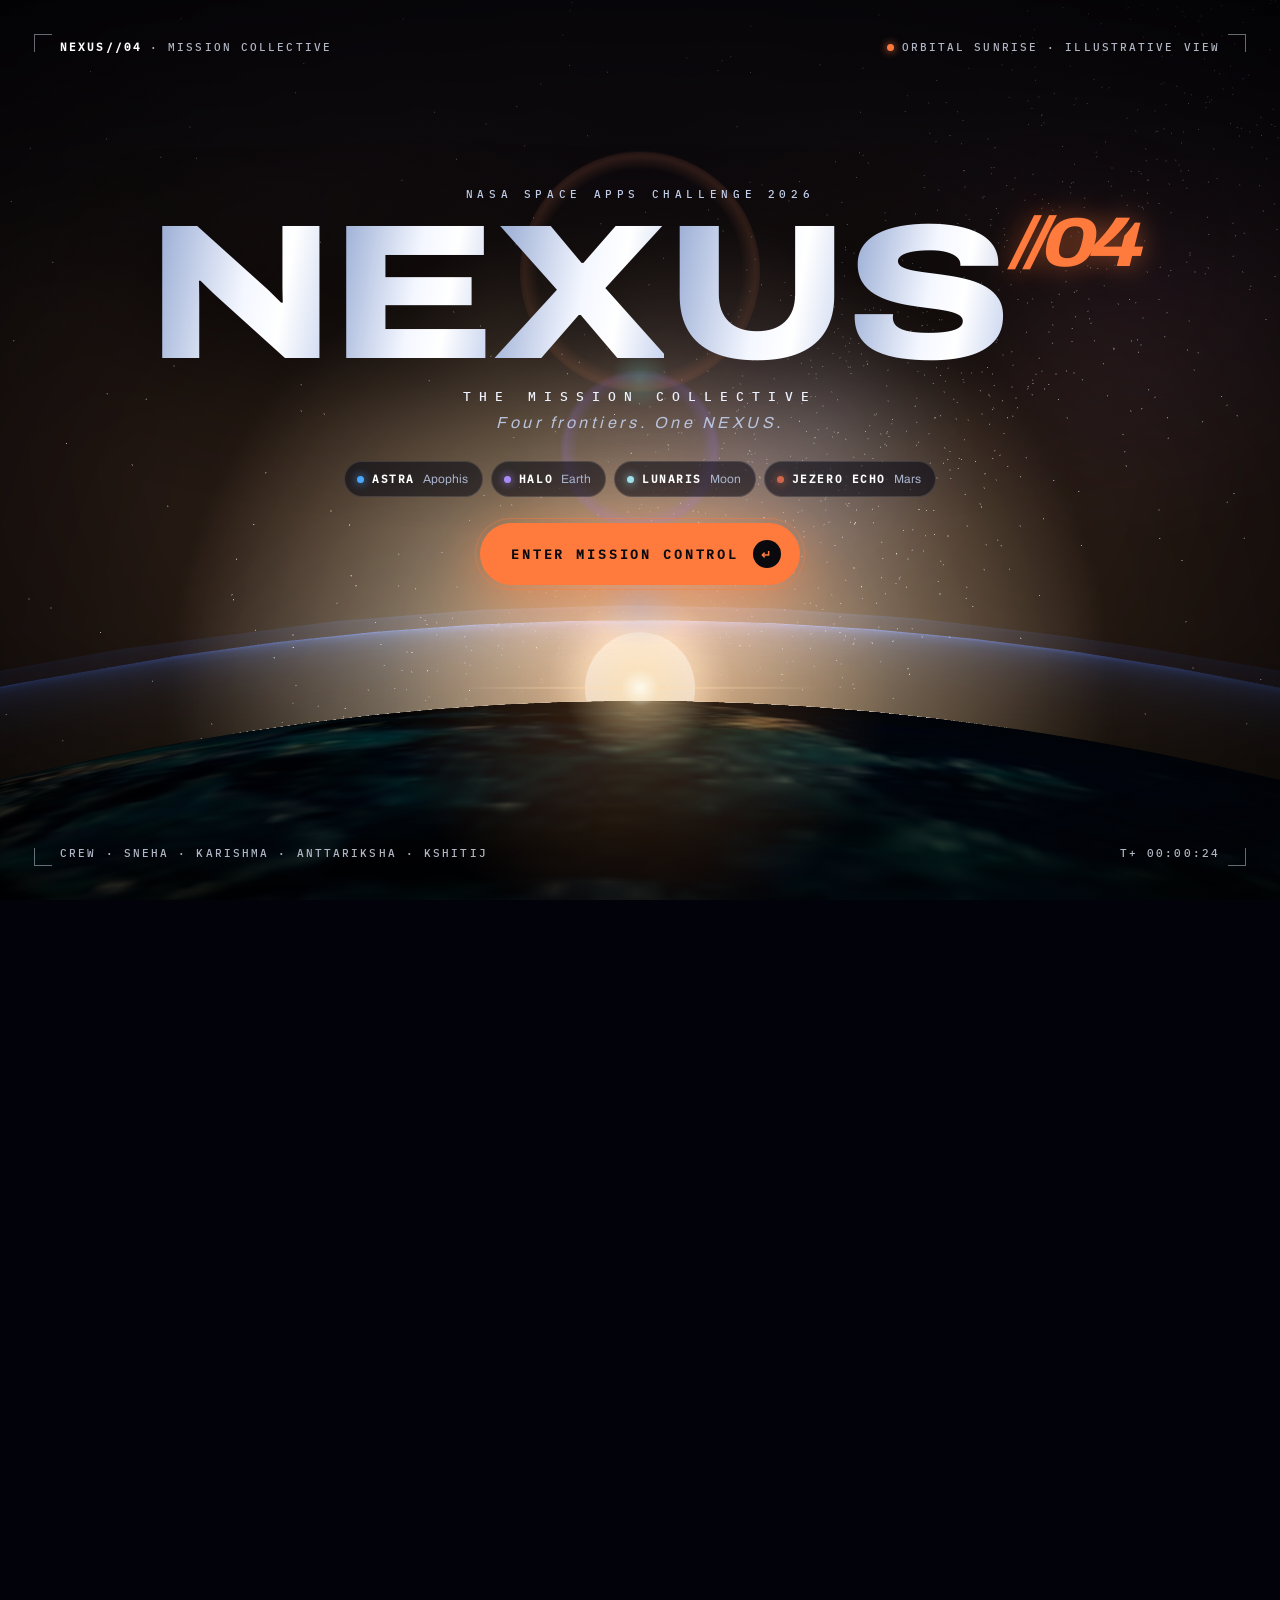
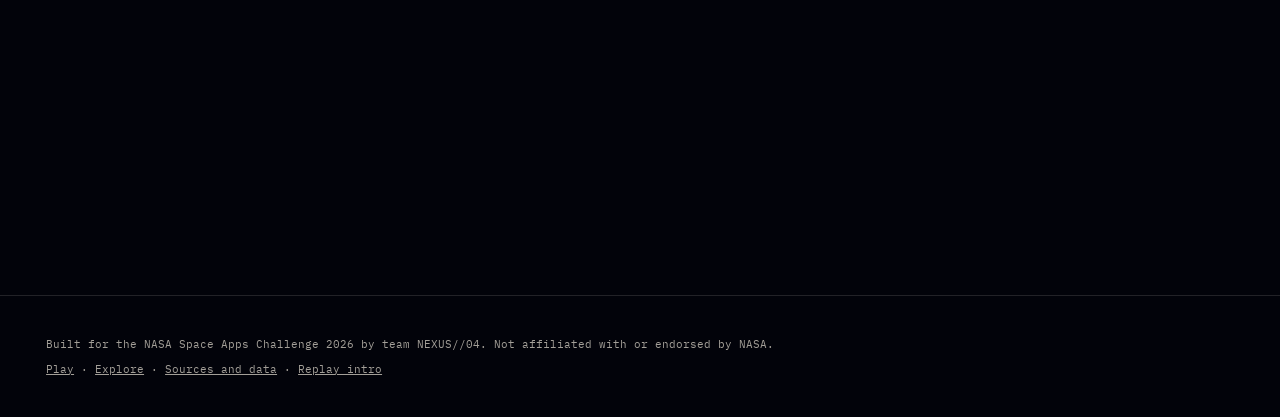
==== commit 60c20d98: "Develop the warped disk, bipolar jets and deep-field flythrough from recordings" ====
--- a/index.html
+++ b/index.html
@@ -50,7 +50,7 @@
 <header class="nx-top lx-top">
   <a class="nx-brand" href="#top"><svg viewBox="0 0 32 32" width="26" height="26" aria-hidden="true"><circle cx="16" cy="16" r="5" fill="currentColor"/><ellipse cx="16" cy="16" rx="14" ry="5" fill="none" stroke="currentColor" stroke-width="1.5" transform="rotate(-24 16 16)"/><ellipse cx="16" cy="16" rx="14" ry="5" fill="none" stroke="currentColor" stroke-width="1" opacity=".5" transform="rotate(30 16 16)"/></svg><span><b>NEXUS//04</b><small>The mission collective</small></span></a>
   <nav class="lx-nav" aria-label="Main">
-    <a href="#ch-astra">The route</a><a href="#dash">Missions</a><a href="#how">How it works</a><a href="#archive">Archive</a><a href="#judges">For judges</a><a href="cosmic.html?v=14#chapters">Cosmic Explorer</a><a href="sources.html">Sources</a>
+    <a href="#ch-astra">The route</a><a href="#dash">Missions</a><a href="#how">How it works</a><a href="#archive">Archive</a><a href="#judges">For judges</a><a href="cosmic.html?v=15#chapters">Cosmic Explorer</a><a href="sources.html">Sources</a>
   </nav>
   <a class="nx-pill lx-play" href="play.html">Play</a>
 </header>
@@ -60,7 +60,7 @@
     <div class="lx-hero__copy">
       <h2>Four destinations.<br>Four unanswered questions.</h2>
       <p class="lx-lede">Your mission is to bring back evidence.</p>
-      <div class="lx-row"><a class="lx-btn lx-btn--go" href="#dash">Enter mission control</a><a class="lx-btn" href="#ch-astra">Follow the route</a><a class="lx-btn" href="cosmic.html?v=14#chapters">Explore the universe</a></div>
+      <div class="lx-row"><a class="lx-btn lx-btn--go" href="#dash">Enter mission control</a><a class="lx-btn" href="#ch-astra">Follow the route</a><a class="lx-btn" href="cosmic.html?v=15#chapters">Explore the universe</a></div>
     </div>
     <ul class="lx-bodies" aria-label="Choose a world"></ul>
     <p class="lx-scale lx-sky-note">Solar System illustration. Planet sizes and distances are adjusted for readability. Select a mission world to preview it.</p>
@@ -97,7 +97,7 @@
     <div class="lx-cosmic__copy">
       <h2 id="lx-cosmic-title">Cosmic Explorer</h2>
       <p>See where stars form, bend light around a galaxy, and travel from Earth to the edge of the observable universe.</p>
-      <a class="lx-btn lx-btn--go" href="cosmic.html?v=14#chapters">Explore the universe <span aria-hidden="true">↗</span></a>
+      <a class="lx-btn lx-btn--go" href="cosmic.html?v=15#chapters">Explore the universe <span aria-hidden="true">↗</span></a>
     </div>
     <a class="lx-cosmic__credit" href="https://science.nasa.gov/asset/webb/cosmic-cliffs-in-the-carina-nebula-nircam-image/" target="_blank" rel="noopener">Cosmic Cliffs · NASA, ESA, CSA, STScI</a>
   </section>
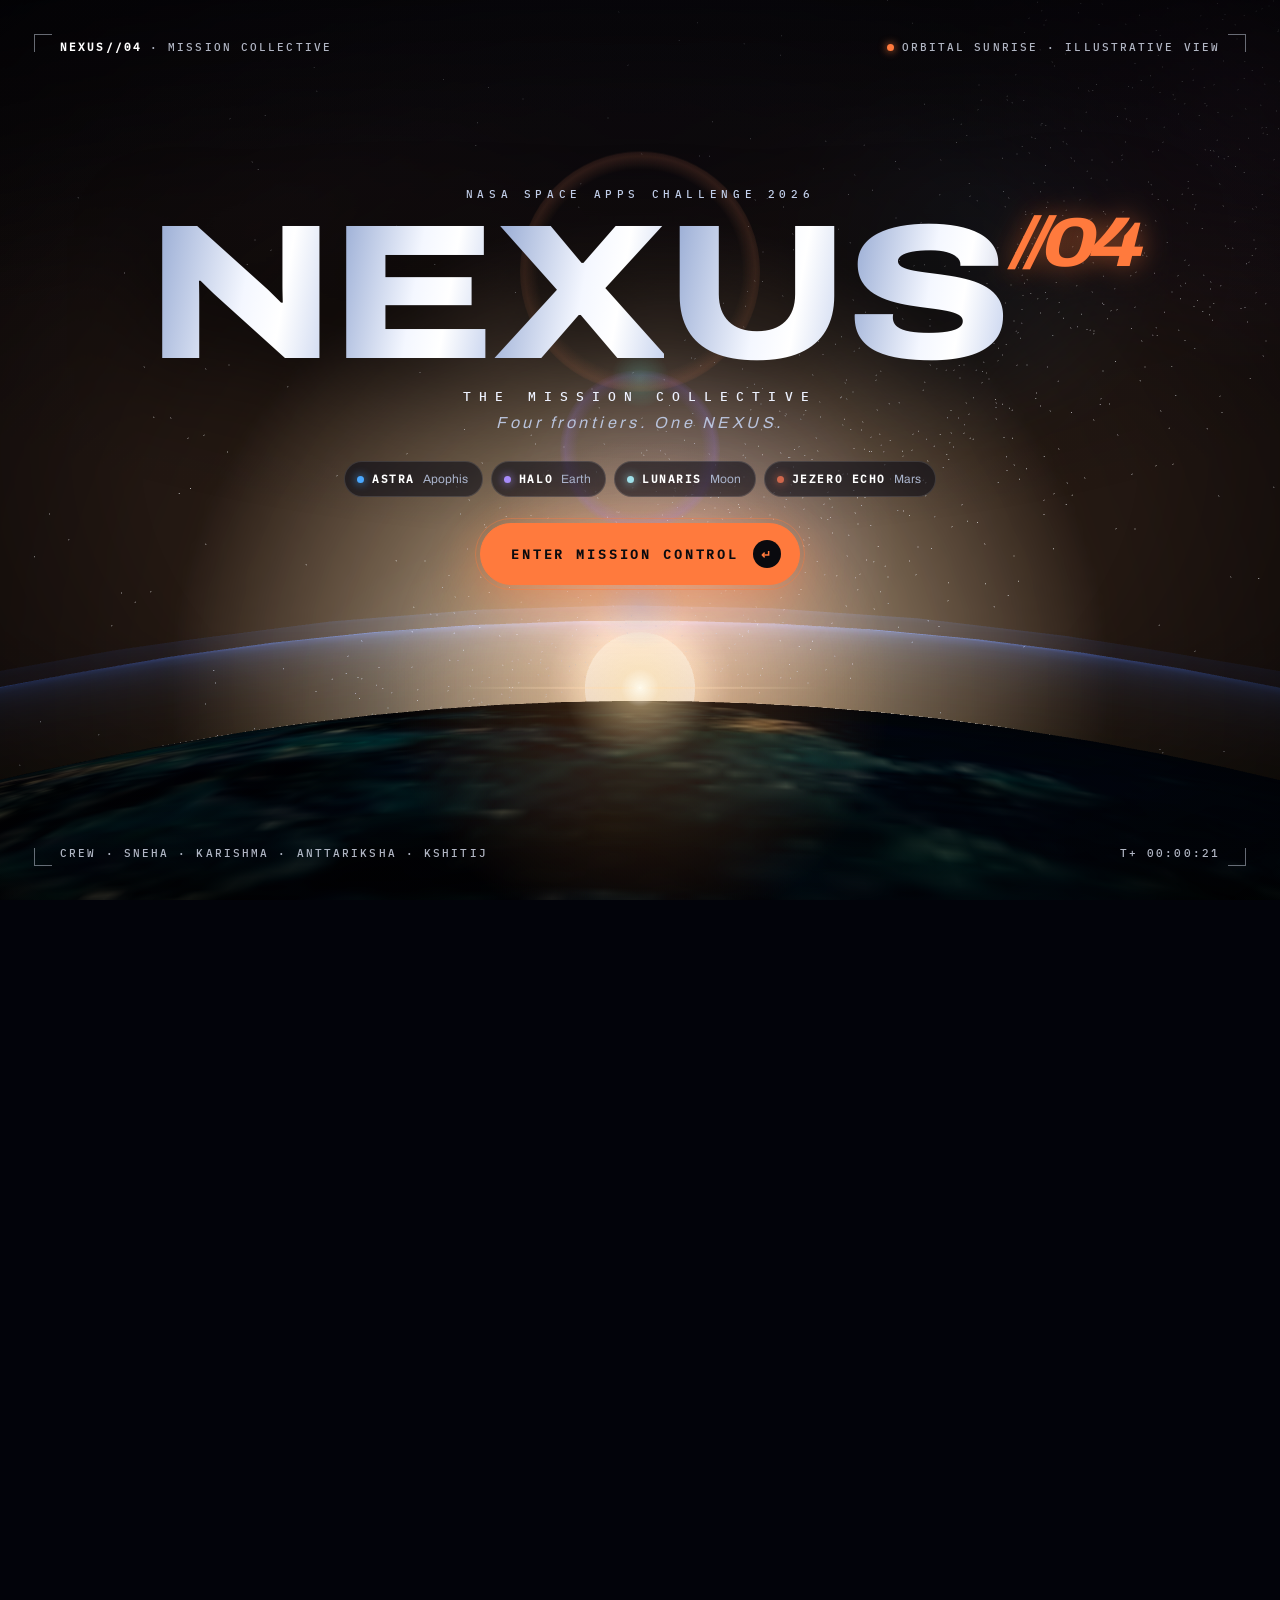
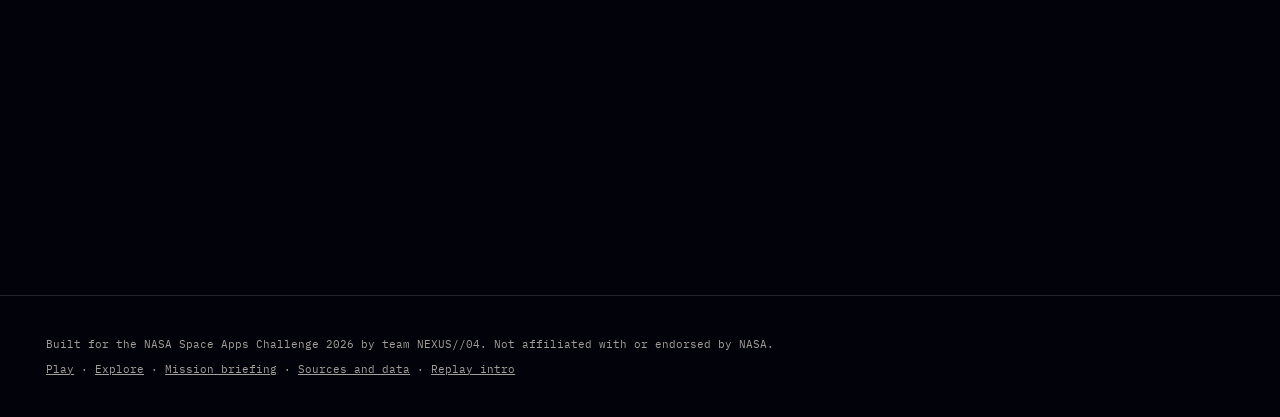
==== commit 6c3f43ac: "Add the 3D mission briefing: six slides over a live space scene, matched to the site's four missions" ====
--- a/index.html
+++ b/index.html
@@ -50,7 +50,7 @@
 <header class="nx-top lx-top">
   <a class="nx-brand" href="#top"><svg viewBox="0 0 32 32" width="26" height="26" aria-hidden="true"><circle cx="16" cy="16" r="5" fill="currentColor"/><ellipse cx="16" cy="16" rx="14" ry="5" fill="none" stroke="currentColor" stroke-width="1.5" transform="rotate(-24 16 16)"/><ellipse cx="16" cy="16" rx="14" ry="5" fill="none" stroke="currentColor" stroke-width="1" opacity=".5" transform="rotate(30 16 16)"/></svg><span><b>NEXUS//04</b><small>The mission collective</small></span></a>
   <nav class="lx-nav" aria-label="Main">
-    <a href="#ch-astra">The route</a><a href="#dash">Missions</a><a href="#how">How it works</a><a href="#archive">Archive</a><a href="#judges">For judges</a><a href="cosmic.html?v=15#chapters">Cosmic Explorer</a><a href="sources.html">Sources</a>
+    <a href="#ch-astra">The route</a><a href="#dash">Missions</a><a href="#how">How it works</a><a href="#archive">Archive</a><a href="#judges">For judges</a><a href="presentation.html">Briefing</a><a href="cosmic.html?v=15#chapters">Cosmic Explorer</a><a href="sources.html">Sources</a>
   </nav>
   <a class="nx-pill lx-play" href="play.html">Play</a>
 </header>
@@ -118,7 +118,7 @@
     <div class="lx-jgrid">
       <article><h3>The problem</h3><p>Space missions are trade-offs: power against mass, data against bandwidth, ambition against propellant. Most people never see those trade-offs. They only see the pictures that come back.</p></article>
       <article><h3>Our solution</h3><p>A browser game where you make those trade-offs yourself on four real targets: asteroid Apophis, the Moon's south pole, Earth's atmosphere and Jezero crater on Mars. The simulation uses standard orbital, power and link formulas, and shows the maths.</p></article>
-      <article><h3>NASA data and sources</h3><p>Mission facts, instruments and reference values come from NASA, JPL, USGS, NOAA and instrument-team pages. Earth's coastlines come from Natural Earth. Every source is listed on the <a href="sources.html">sources page</a>.</p></article>
+      <article><h3>NASA data and sources</h3><p>Mission facts, instruments and reference values come from NASA, JPL, USGS, NOAA and instrument-team pages. Earth's coastlines come from Natural Earth. Every source is listed on the <a href="sources.html">sources page</a>. A six-slide 3D <a href="presentation.html">mission briefing</a> sums it all up.</p></article>
       <article><h3>What is real, what is game</h3><p>Values are labelled. <b>NASA fact</b> means published. <b>Team</b> means our research documents. <b>Conceptual</b> means chosen for gameplay. Earth, Moon and Mars use real global maps; Apophis is illustrative because no close-up map exists yet. ASTRA's early arrival at Apophis is a "what if". Launch odds and spacecraft faults are game mechanics, modelled on the kinds of failure real missions face.</p></article>
     </div>
     <h3 class="lx-teamh" id="team">Team NEXUS//04</h3>
@@ -144,7 +144,7 @@
 </main>
 <footer class="lx-foot">
   <p>Built for the NASA Space Apps Challenge 2026 by team NEXUS//04. Not affiliated with or endorsed by NASA.</p>
-  <p><a href="play.html">Play</a> · <a href="explore.html">Explore</a> · <a href="sources.html">Sources and data</a> · <button class="lx-linkbtn" id="lx-replay">Replay intro</button></p>
+  <p><a href="play.html">Play</a> · <a href="explore.html">Explore</a> · <a href="presentation.html">Mission briefing</a> · <a href="sources.html">Sources and data</a> · <button class="lx-linkbtn" id="lx-replay">Replay intro</button></p>
 </footer>
 <script type="module" src="js/landing.js?v=6"></script>
 </body>
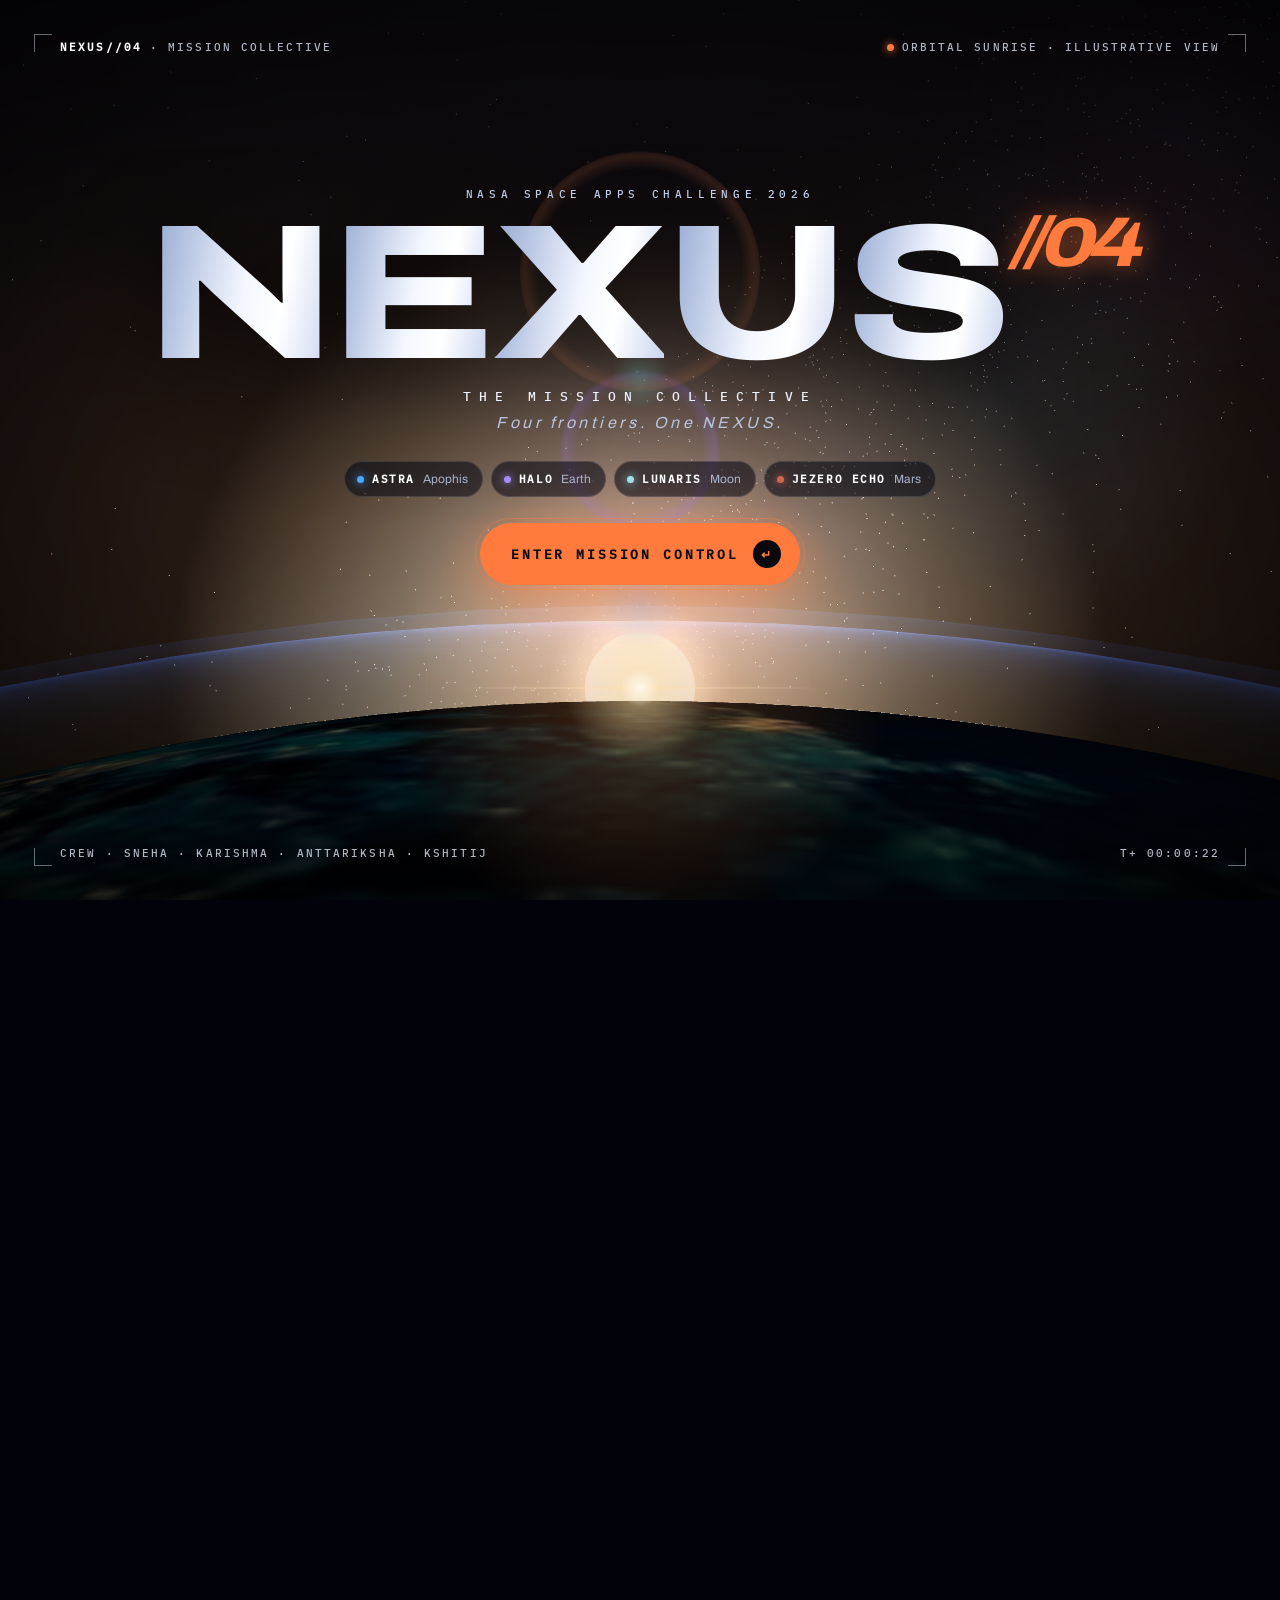
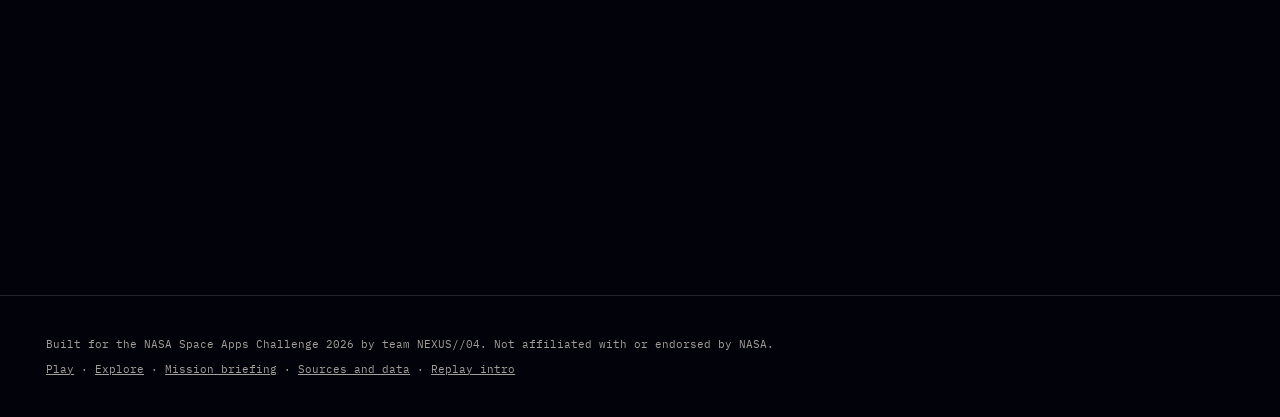
==== commit 7d1948d2: "Home: stop the hero glow from making the phone page scroll sideways" ====
--- a/index.html
+++ b/index.html
@@ -15,7 +15,7 @@
 <link rel="stylesheet" href="css/status.css">
 <link rel="preload" href="fonts/archivo.woff2" as="font" type="font/woff2" crossorigin>
 <link rel="stylesheet" href="css/nexus.css">
-<link rel="stylesheet" href="css/landing.css?v=6">
+<link rel="stylesheet" href="css/landing.css?v=7">
 <link rel="stylesheet" href="css/navigation.css?v=2">
 </head>
 <body class="lx">
--- a/css/landing.css
+++ b/css/landing.css
@@ -161,7 +161,7 @@
 .lx-ch h2 { font-size: clamp(28px, 3vw, 46px); }
 
 /* eight-planet labels */
-.lx-plabels { position: fixed; inset: 0; z-index: 1; pointer-events: none; opacity: 0; transition: opacity .6s; }
+.lx-plabels { position: fixed; inset: 0; z-index: 1; pointer-events: none; overflow: hidden; opacity: 0; transition: opacity .6s; }
 .lx-plabels.on { opacity: 1; }
 .lx-plabels span { position: absolute; left: 0; top: 0; font: 500 10px var(--mono); letter-spacing: .12em; text-transform: uppercase; color: rgba(242,239,233,.8); white-space: nowrap; text-shadow: 0 1px 6px #000; }
 /* handoff + dashboard */
@@ -286,3 +286,4 @@
 #lx-sky canvas { opacity: 0; transition: opacity .8s ease; }
 .lx-ready #lx-sky canvas { opacity: 1; }
 @media (prefers-reduced-motion: reduce) { #lx-sky canvas { transition: none; } }
+.lx-hero { overflow-x: clip; }
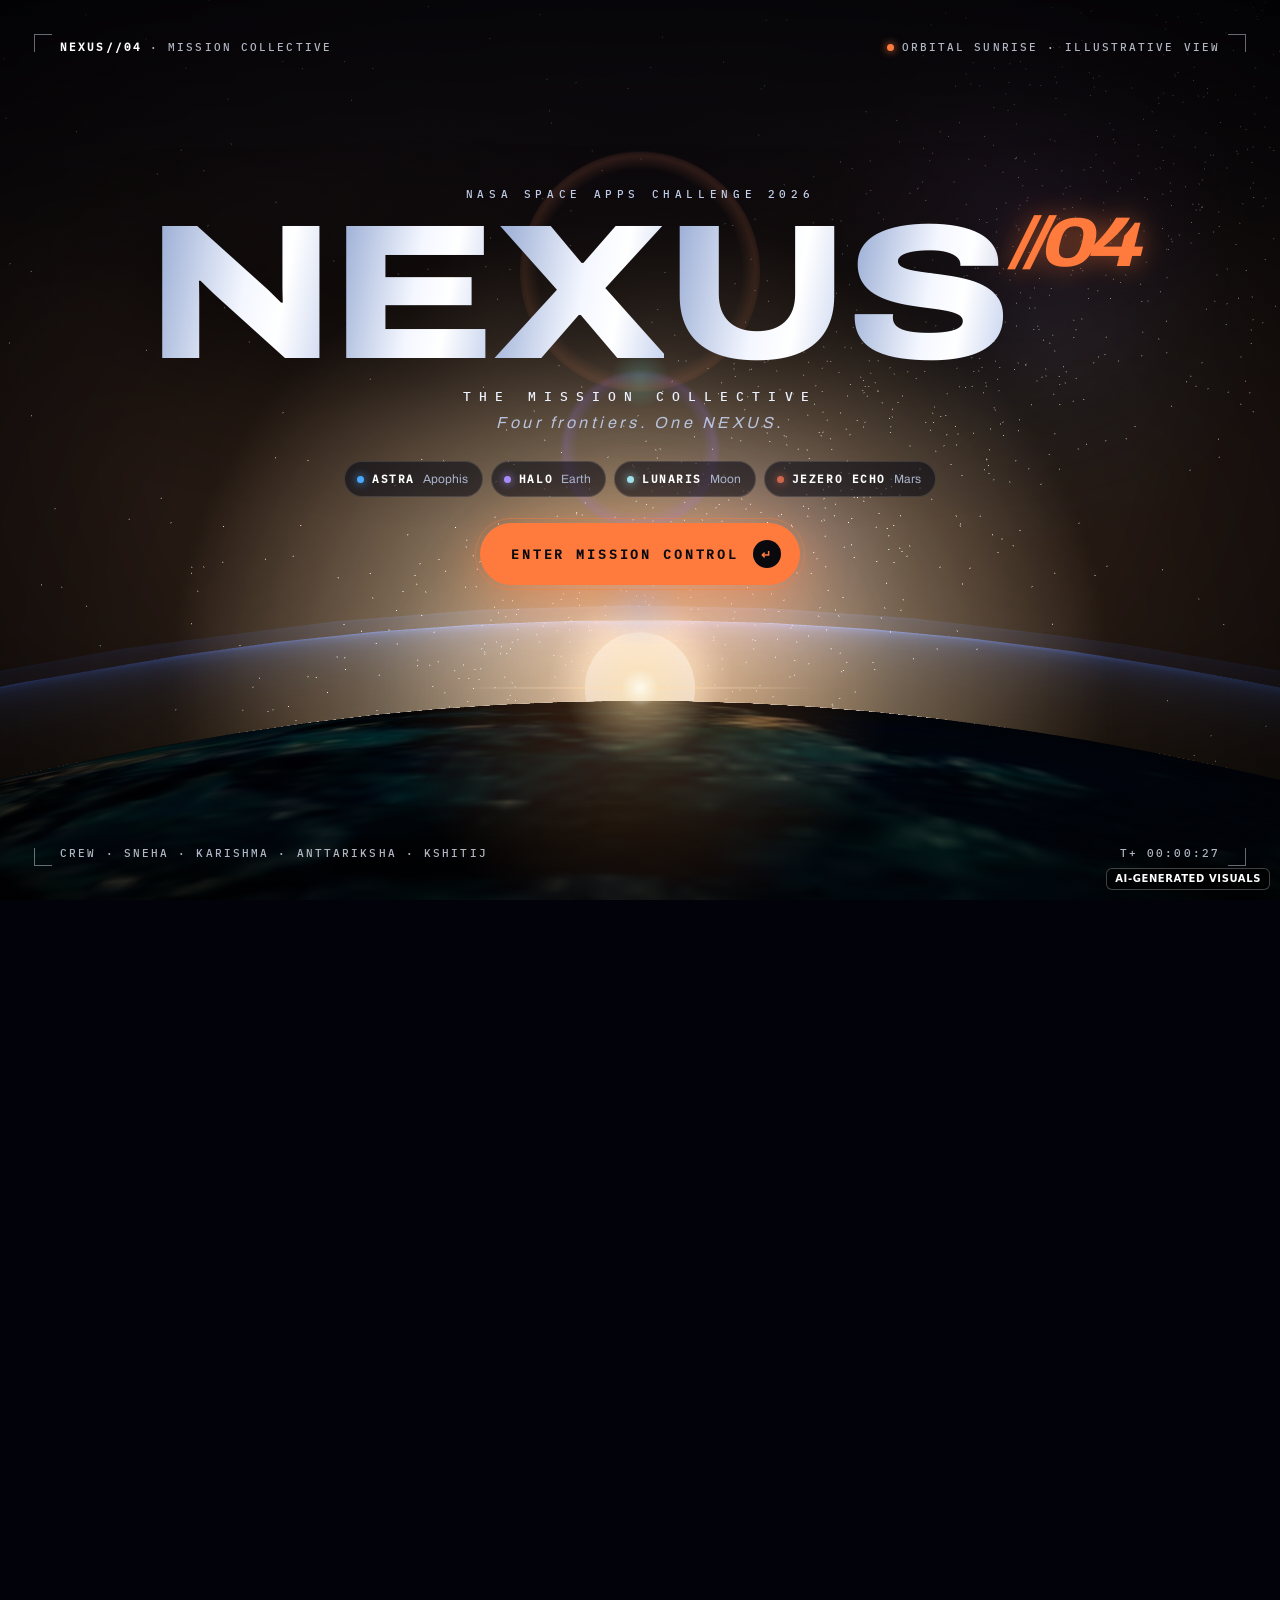
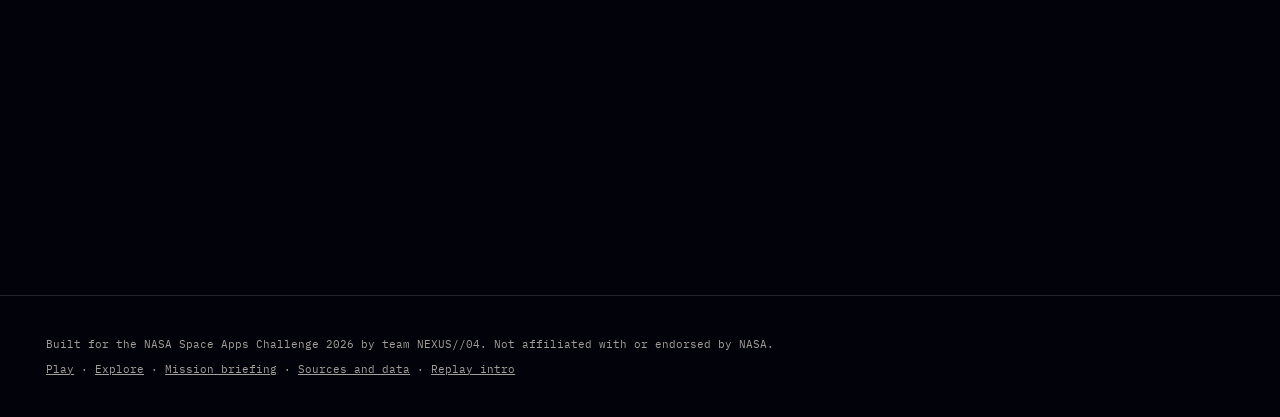
==== commit d23b9375: "AI disclosure: visible watermark on films and pages, disclosure meta tag and README" ====
--- a/index.html
+++ b/index.html
@@ -2,6 +2,8 @@
 <html lang="en">
 <head>
 <meta charset="utf-8">
+<meta name="ai-disclosure" content="Code and visuals generated with AI tools; mission research by team NEXUS//04">
+
 <meta name="viewport" content="width=device-width, initial-scale=1">
 <title>NEXUS//04 | The Mission Collective</title>
 <link rel="icon" href="favicon.svg" type="image/svg+xml">
@@ -147,5 +149,6 @@
   <p><a href="play.html">Play</a> · <a href="explore.html">Explore</a> · <a href="presentation.html">Mission briefing</a> · <a href="sources.html">Sources and data</a> · <button class="lx-linkbtn" id="lx-replay">Replay intro</button></p>
 </footer>
 <script type="module" src="js/landing.js?v=6"></script>
+<div class="ai-mark" aria-label="Notice: visuals and code on this site were generated with AI tools" style="position:fixed;right:10px;bottom:10px;z-index:2147483000;pointer-events:none;font:600 10px/1 system-ui,sans-serif;letter-spacing:.06em;color:#fff;background:rgba(0,0,0,.55);border:1px solid rgba(255,255,255,.25);padding:5px 8px;border-radius:6px">AI-GENERATED VISUALS</div>
 </body>
 </html>
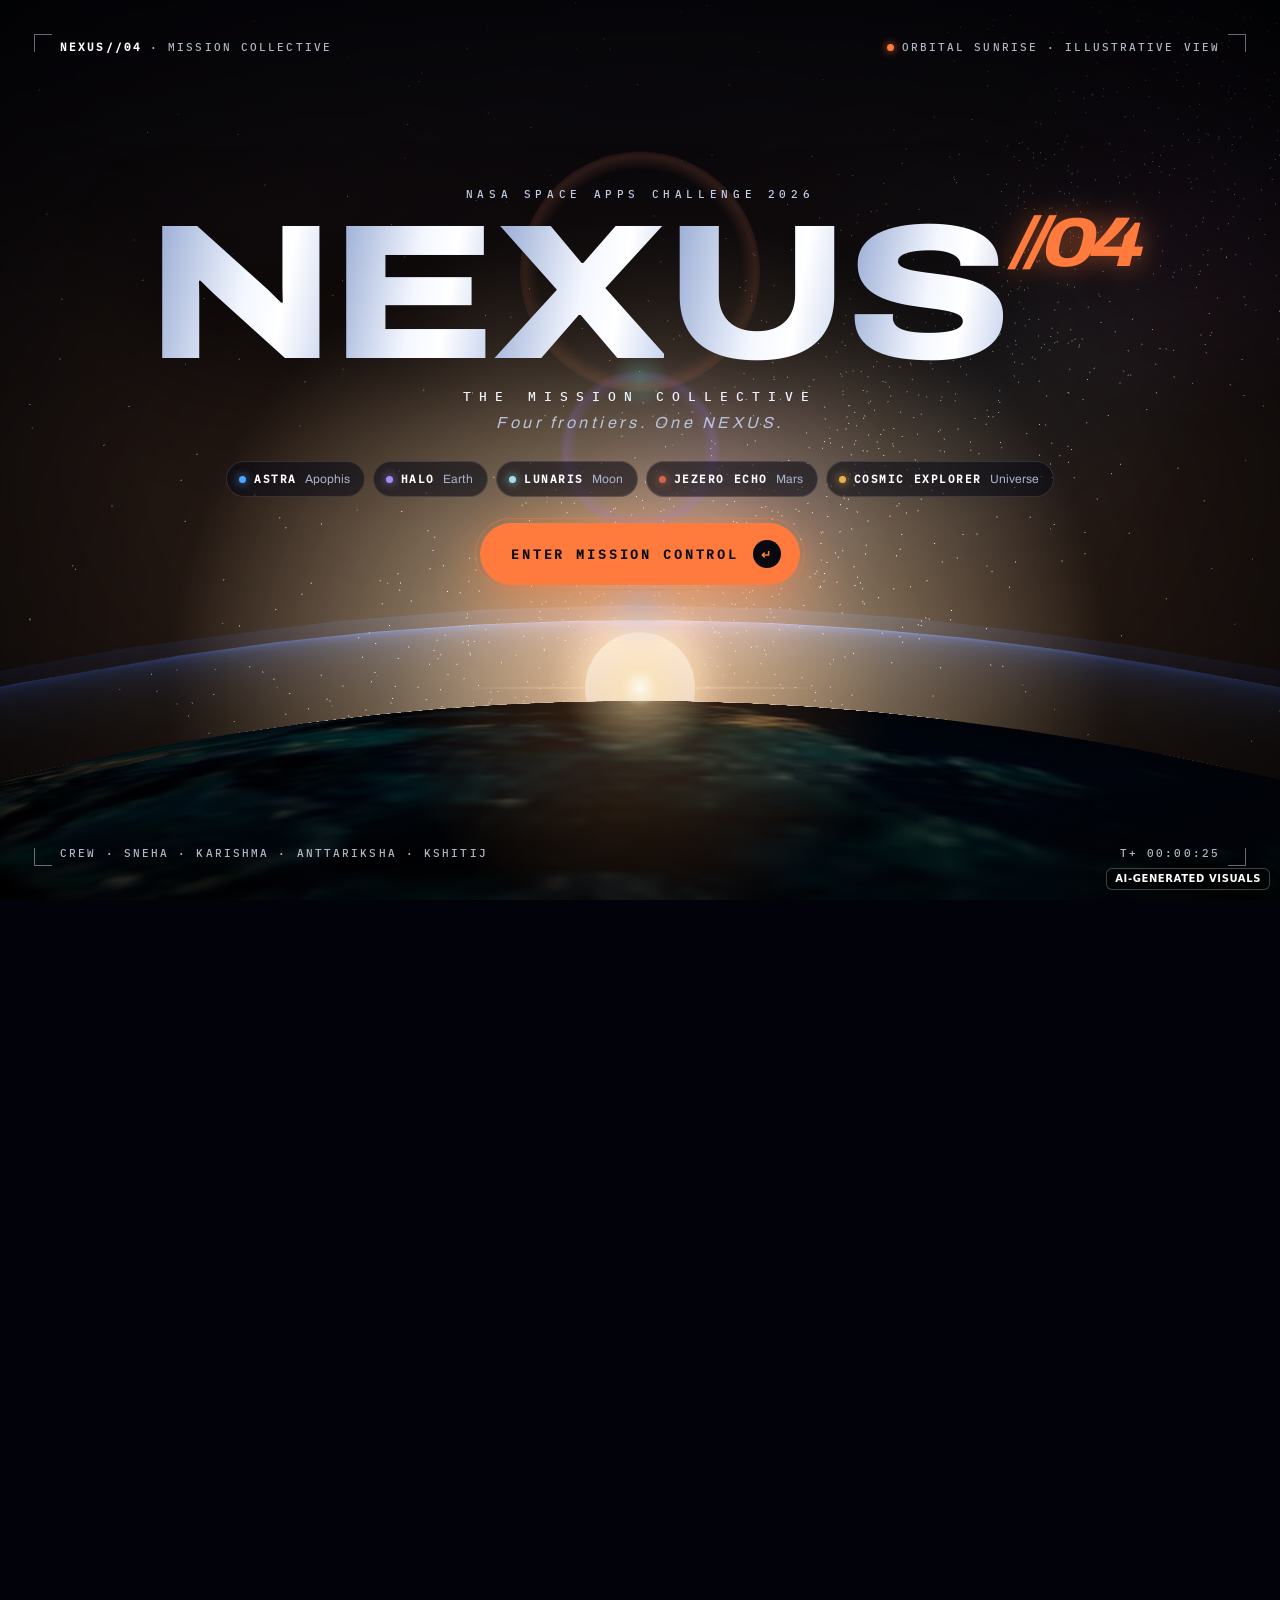
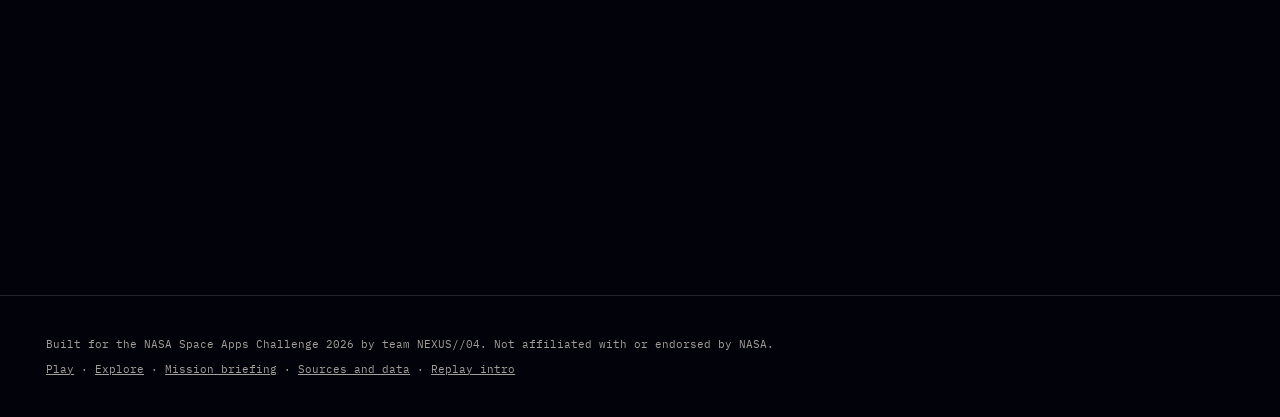
==== commit f5983f89: "Update brief: Cosmic Explorer beside Mars on the home page and mission control (5 destinations), cha" ====
--- a/index.html
+++ b/index.html
@@ -17,7 +17,7 @@
 <link rel="stylesheet" href="css/status.css">
 <link rel="preload" href="fonts/archivo.woff2" as="font" type="font/woff2" crossorigin>
 <link rel="stylesheet" href="css/nexus.css">
-<link rel="stylesheet" href="css/landing.css?v=7">
+<link rel="stylesheet" href="css/landing.css?v=8">
 <link rel="stylesheet" href="css/navigation.css?v=2">
 </head>
 <body class="lx">
@@ -44,6 +44,7 @@
       <li style="--c:#a78bfa"><b>HALO</b><span>Earth</span></li>
       <li style="--c:#9fe0ea"><b>LUNARIS</b><span>Moon</span></li>
       <li style="--c:#d0674c"><b>JEZERO ECHO</b><span>Mars</span></li>
+      <li style="--c:#e9b04a"><b>COSMIC EXPLORER</b><span>Universe</span></li>
     </ul>
     <button class="lx-enter" id="lx-enter"><span>Enter mission control</span><kbd>↵</kbd></button>
   </div>
@@ -148,7 +149,7 @@
   <p>Built for the NASA Space Apps Challenge 2026 by team NEXUS//04. Not affiliated with or endorsed by NASA.</p>
   <p><a href="play.html">Play</a> · <a href="explore.html">Explore</a> · <a href="presentation.html">Mission briefing</a> · <a href="sources.html">Sources and data</a> · <button class="lx-linkbtn" id="lx-replay">Replay intro</button></p>
 </footer>
-<script type="module" src="js/landing.js?v=6"></script>
+<script type="module" src="js/landing.js?v=7"></script>
 <div class="ai-mark" aria-label="Notice: visuals and code on this site were generated with AI tools" style="position:fixed;right:10px;bottom:10px;z-index:2147483000;pointer-events:none;font:600 10px/1 system-ui,sans-serif;letter-spacing:.06em;color:#fff;background:rgba(0,0,0,.55);border:1px solid rgba(255,255,255,.25);padding:5px 8px;border-radius:6px">AI-GENERATED VISUALS</div>
 </body>
 </html>
--- a/css/landing.css
+++ b/css/landing.css
@@ -287,3 +287,23 @@
 .lx-ready #lx-sky canvas { opacity: 1; }
 @media (prefers-reduced-motion: reduce) { #lx-sky canvas { transition: none; } }
 .lx-hero { overflow-x: clip; }
+/* Five destinations: four missions + Cosmic Explorer */
+.lx-intro__m { max-width: 900px; }
+.lx-intro__m li:nth-child(5) { animation-delay: 1.7s; }
+.lx-bodies { grid-template-columns: repeat(5, minmax(0, 196px)); gap: 10px; }
+.lx-bodies a { grid-template-columns: 40px 1fr; padding: 12px 12px 12px 10px; }
+.lx-orb { width: 40px; height: 40px; }
+.lx-orb--cosmic { background-size: cover; background-position: center; animation: none; box-shadow: 0 0 16px rgba(233,176,74,.35); filter: saturate(1.15); }
+.lx-bodies small { font-size: 11.5px; }
+@media (max-width: 1180px) { .lx-bodies { grid-template-columns: repeat(3, minmax(0, 1fr)); max-width: 640px; } }
+@media (max-width: 900px) { .lx-bodies { grid-template-columns: repeat(2, minmax(0, 1fr)); } .lx-bodies li:last-child { grid-column: 1 / -1; } }
+.lx-cards { grid-template-columns: repeat(5, minmax(0, 1fr)); gap: 12px; }
+.lx-card { padding: 16px; }
+.lx-card h3 { font-size: 19px; }
+.lx-card p { font-size: 13px; }
+.lx-card .lx-row { flex-wrap: wrap; gap: 6px; }
+.lx-card .lx-btn { padding-inline: 12px; }
+.lx-card--cosmic { background: linear-gradient(160deg, rgba(233,176,74,.10), rgba(167,139,250,.08) 60%, rgba(10,12,18,.8)); }
+@media (max-width: 1240px) { .lx-cards { grid-template-columns: repeat(3, minmax(0, 1fr)); } }
+@media (max-width: 760px) { .lx-cards { grid-template-columns: repeat(2, minmax(0, 1fr)); } .lx-card--cosmic { grid-column: 1 / -1; } }
+@media (max-width: 480px) { .lx-cards { grid-template-columns: 1fr; } }
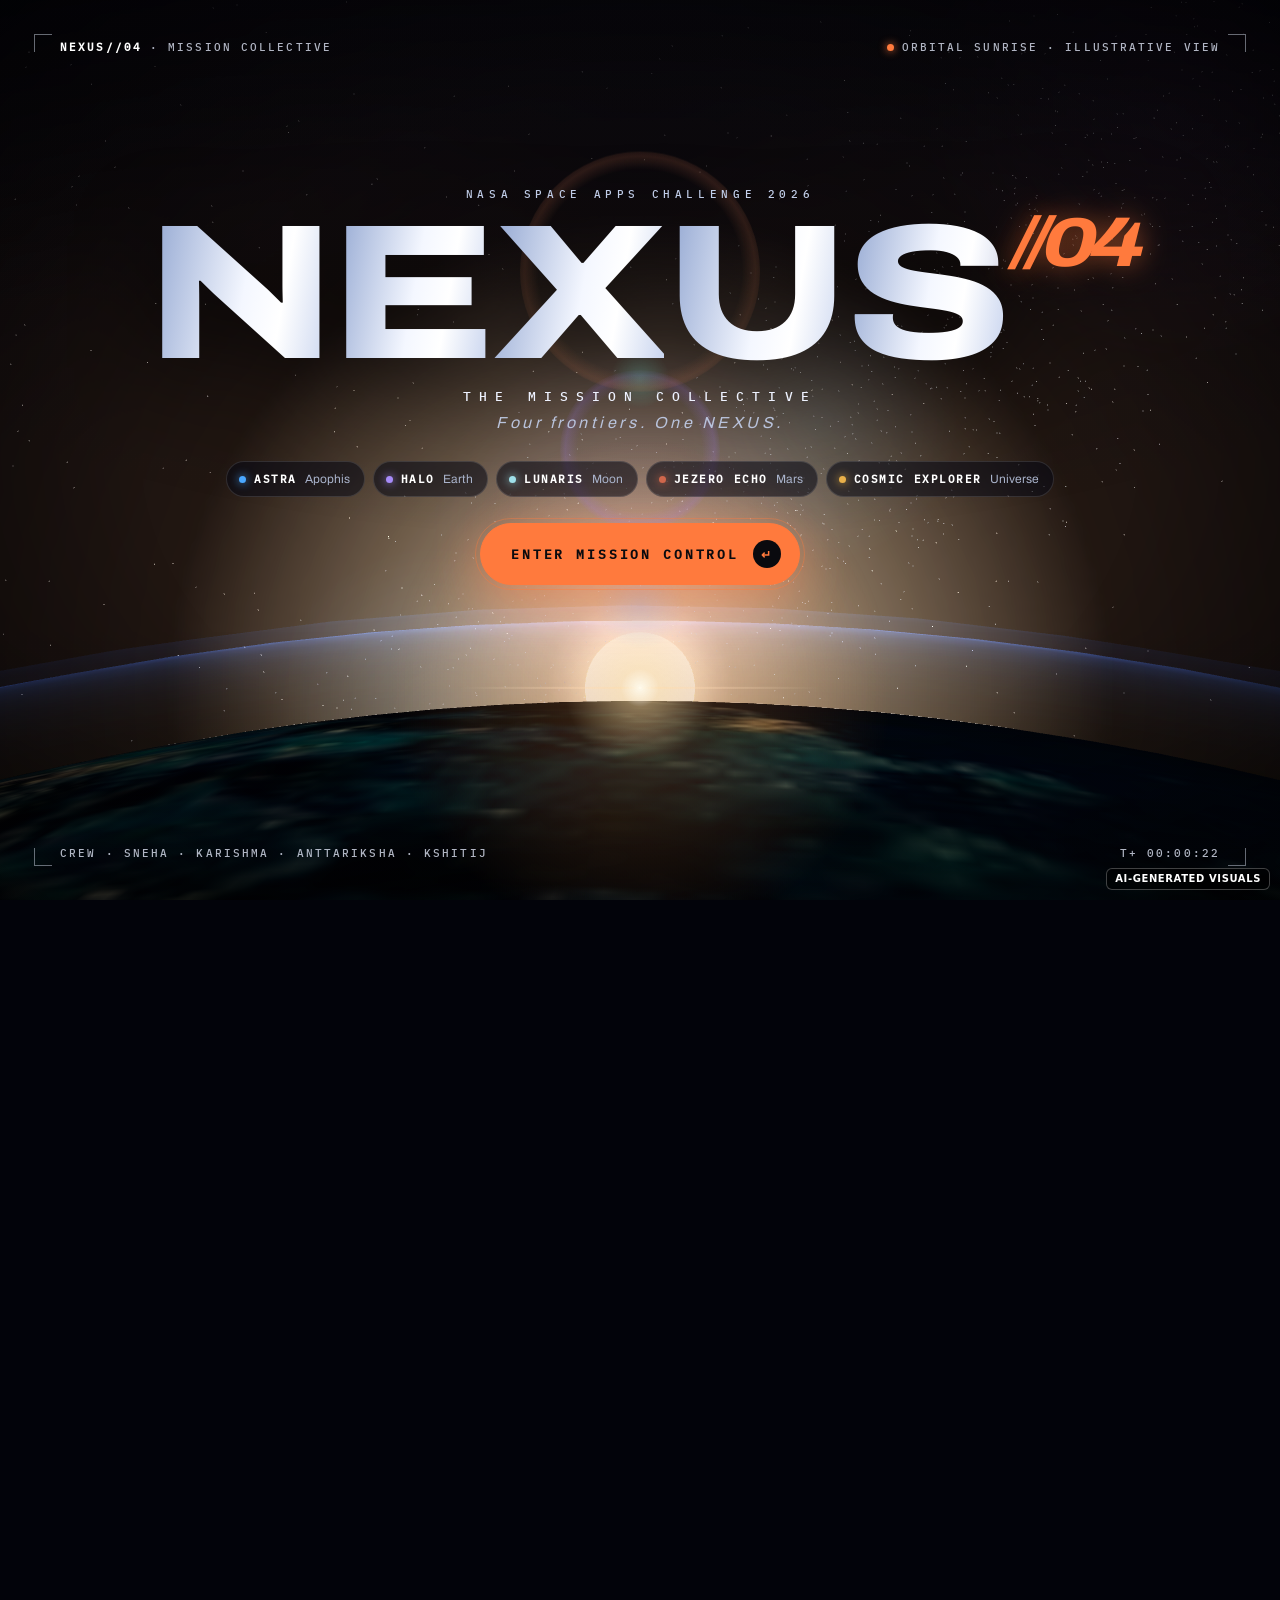
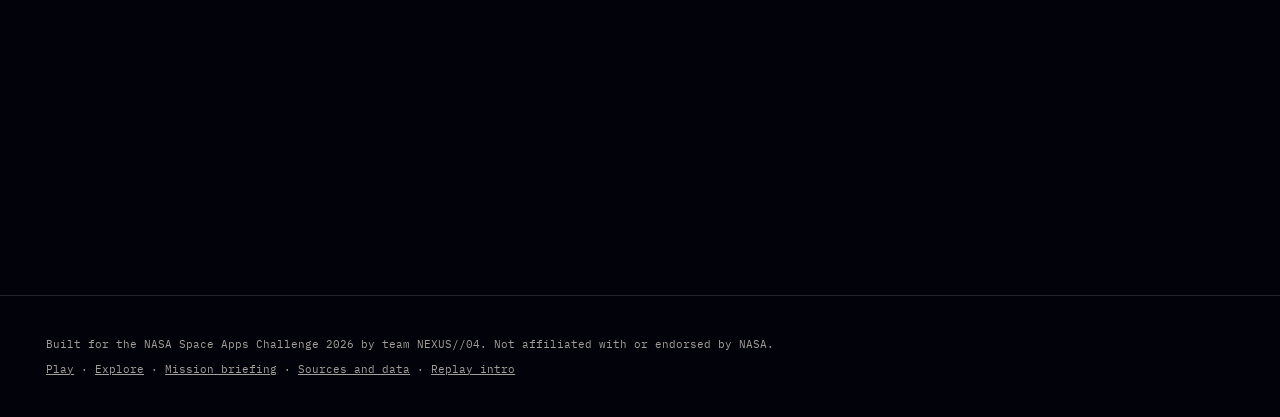
==== commit 5984efba: "Home: keep the hero buttons clear of the mission cards on shorter laptop screens" ====
--- a/index.html
+++ b/index.html
@@ -17,7 +17,7 @@
 <link rel="stylesheet" href="css/status.css">
 <link rel="preload" href="fonts/archivo.woff2" as="font" type="font/woff2" crossorigin>
 <link rel="stylesheet" href="css/nexus.css">
-<link rel="stylesheet" href="css/landing.css?v=8">
+<link rel="stylesheet" href="css/landing.css?v=10">
 <link rel="stylesheet" href="css/navigation.css?v=2">
 </head>
 <body class="lx">
--- a/css/landing.css
+++ b/css/landing.css
@@ -307,3 +307,9 @@
 @media (max-width: 1240px) { .lx-cards { grid-template-columns: repeat(3, minmax(0, 1fr)); } }
 @media (max-width: 760px) { .lx-cards { grid-template-columns: repeat(2, minmax(0, 1fr)); } .lx-card--cosmic { grid-column: 1 / -1; } }
 @media (max-width: 480px) { .lx-cards { grid-template-columns: 1fr; } }
+
+/* keep the hero buttons clear of the mission cards on shorter laptop screens */
+.lx-hero { row-gap: clamp(28px, 4.5vh, 52px); }
+.lx-hero__copy { align-self: end; }
+@media (min-height: 860px) { .lx-hero__copy { align-self: center; } }
+@media (max-width: 720px) { .lx-hero { padding-bottom: 76px; } }
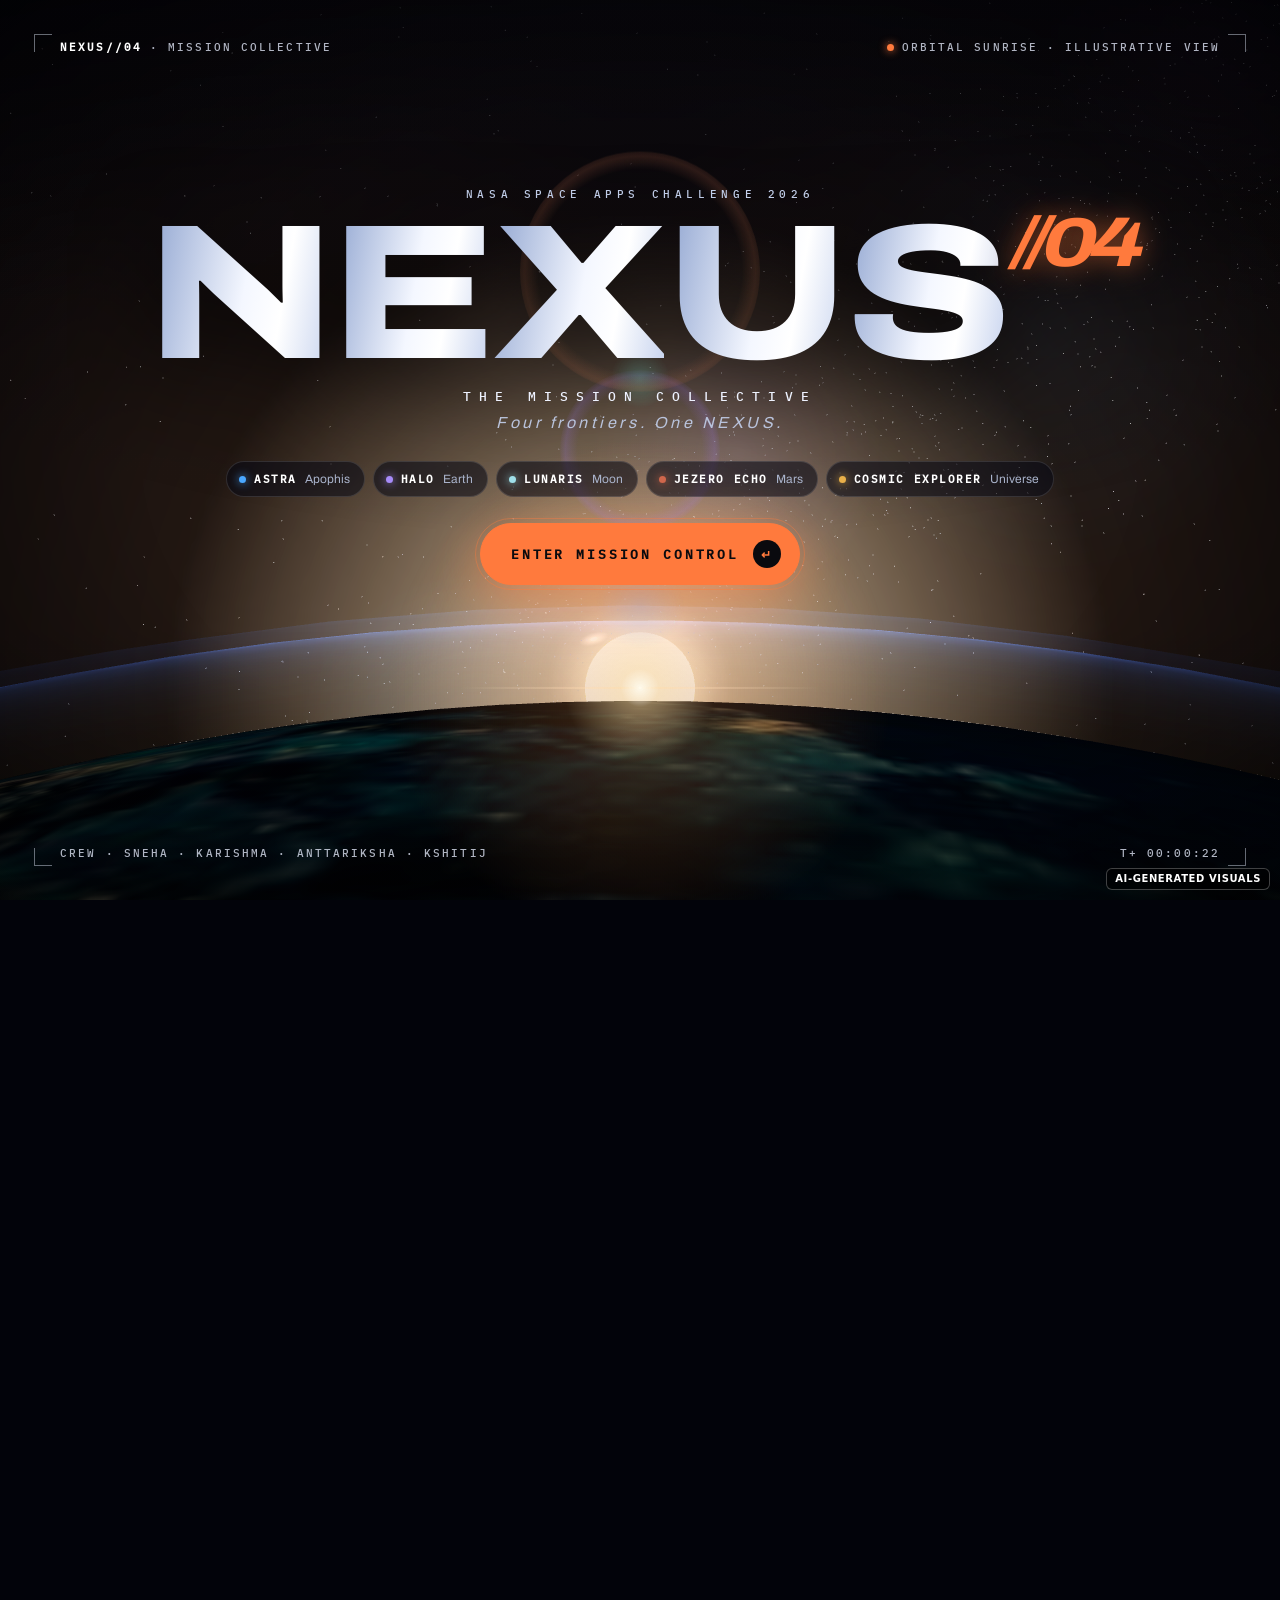
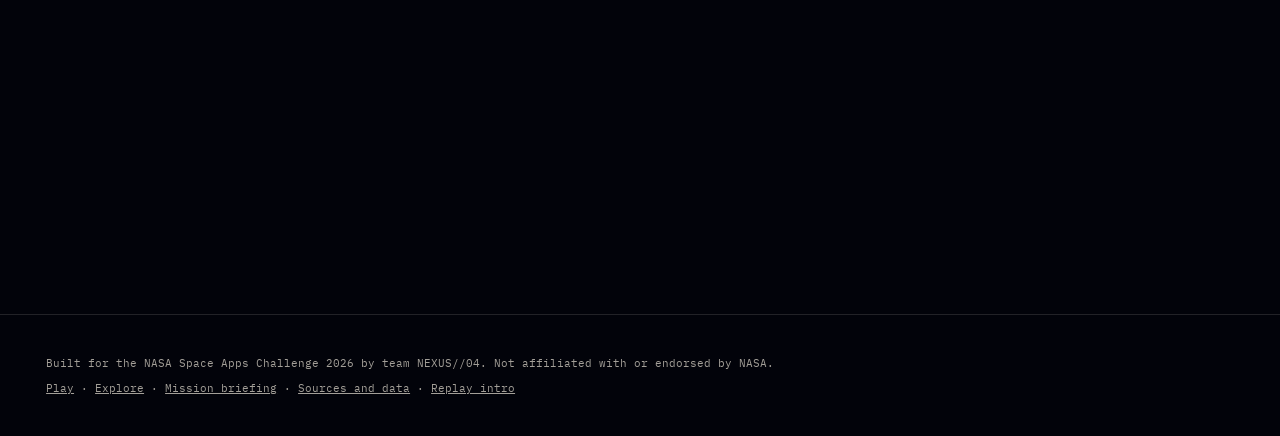
==== commit 38d068a5: "Team credits: Sneha leads ASTRA and Cosmic Explorer research; Kshitij leads HALO research and websit" ====
--- a/index.html
+++ b/index.html
@@ -127,7 +127,7 @@
     <h3 class="lx-teamh" id="team">Team NEXUS//04</h3>
     <ul class="lx-team">
       <li>
-        <b>Sneha</b><span>ASTRA (Apophis) research · opening experience and navigation</span>
+        <b>Sneha</b><span>ASTRA (Apophis) and Cosmic Explorer research · opening experience and navigation</span>
         <p class="lx-team-web"><strong>Website planning</strong> Apophis digital twin and flyby views</p>
       </li>
       <li>
@@ -135,7 +135,7 @@
         <p class="lx-team-web"><strong>Website planning</strong> Lunar terrain explorer and instrument cards</p>
       </li>
       <li>
-        <b>Kshitij</b><span>HALO (Earth atmosphere) research · mission worlds and spacecraft</span>
+        <b>Kshitij</b><span>HALO (Earth atmosphere) research · website development, mission worlds and spacecraft</span>
         <p class="lx-team-web"><strong>Lead website development</strong> Mission gameplay, 3D spacecraft, Cosmic Explorer and deployment</p>
       </li>
       <li>
